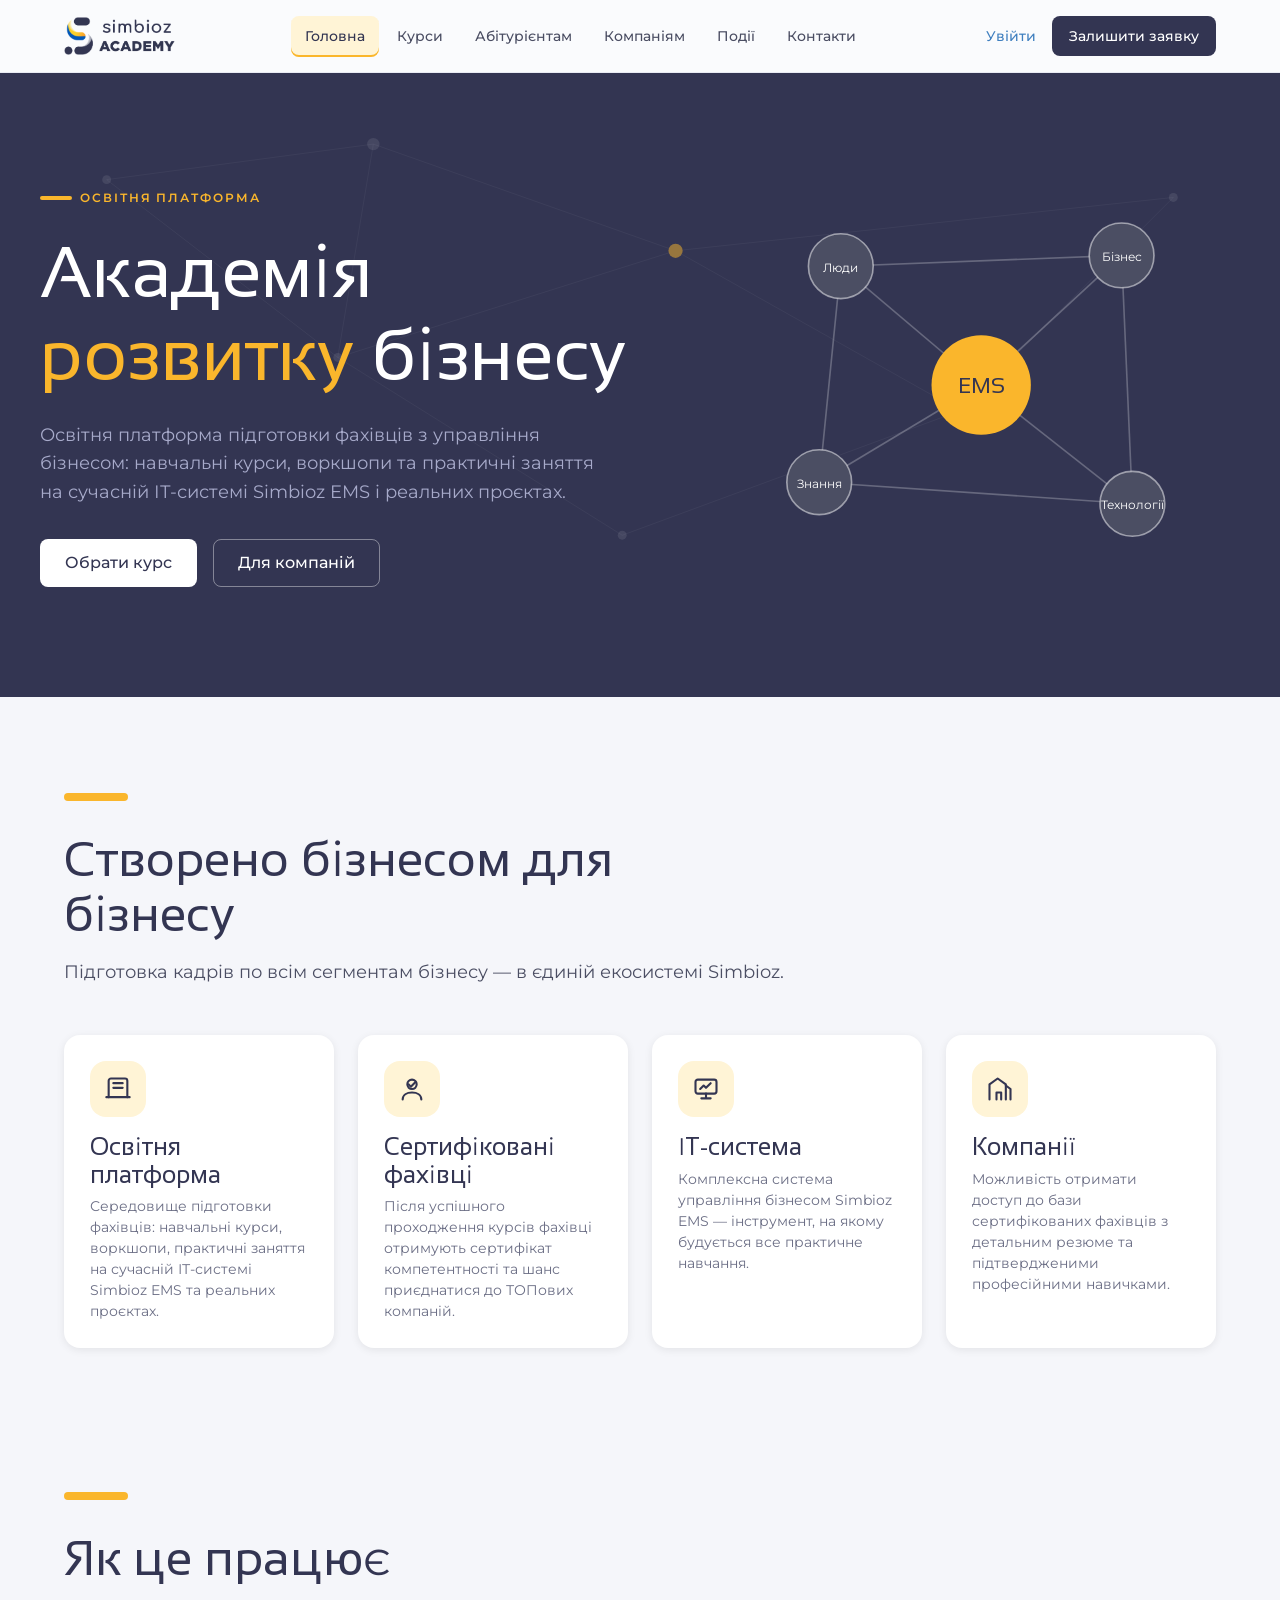
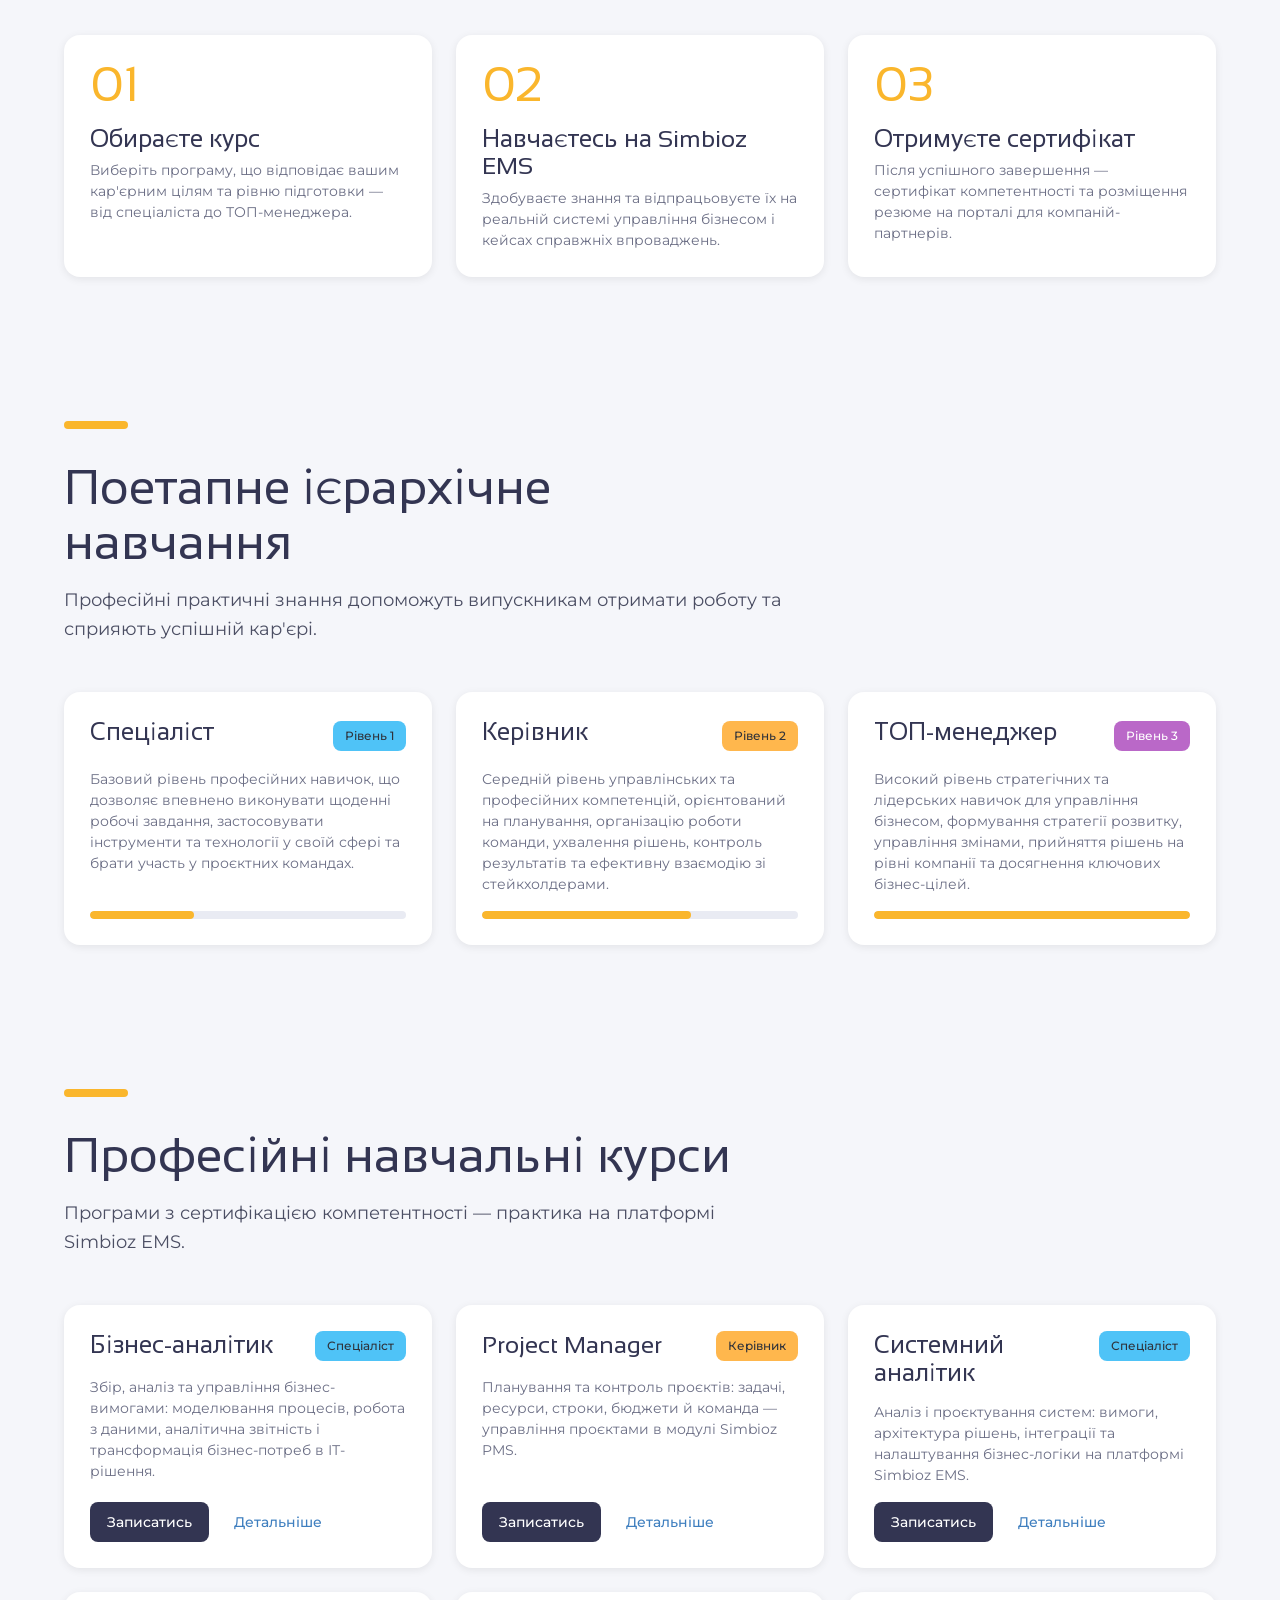
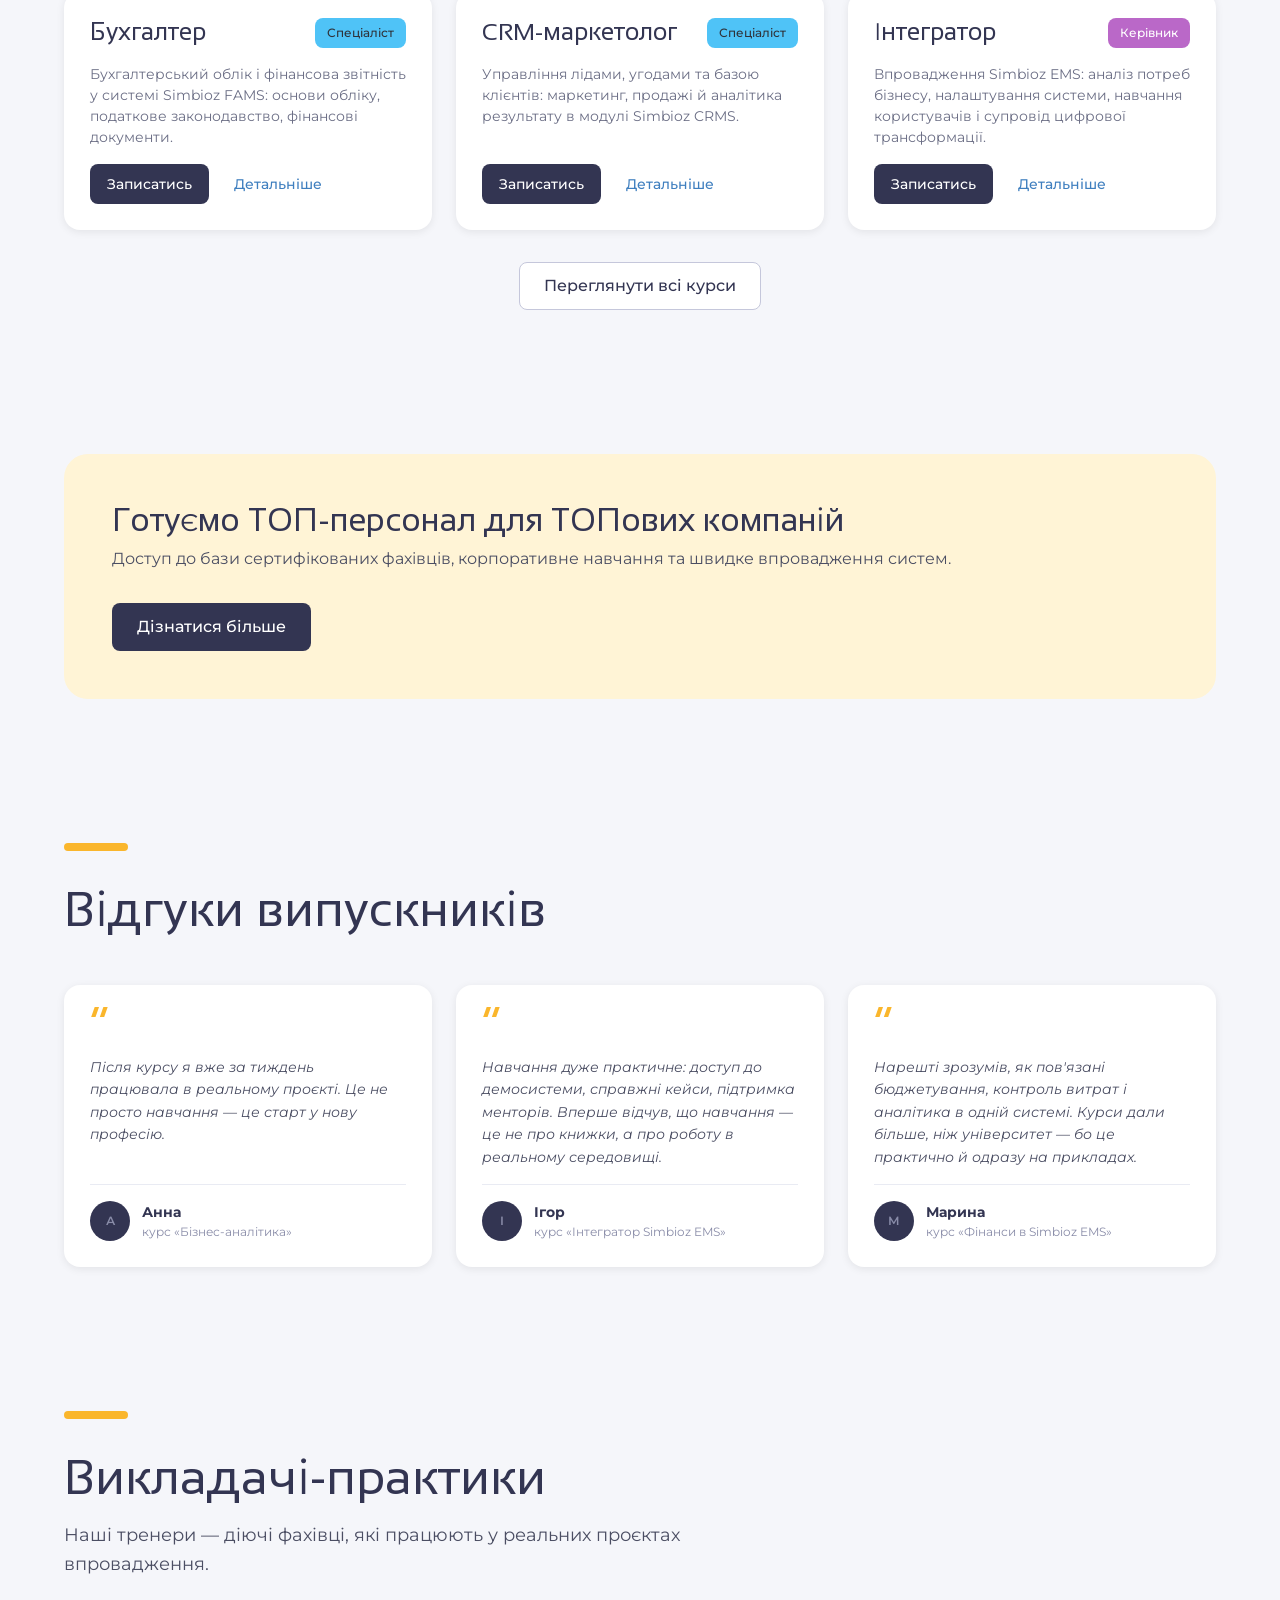
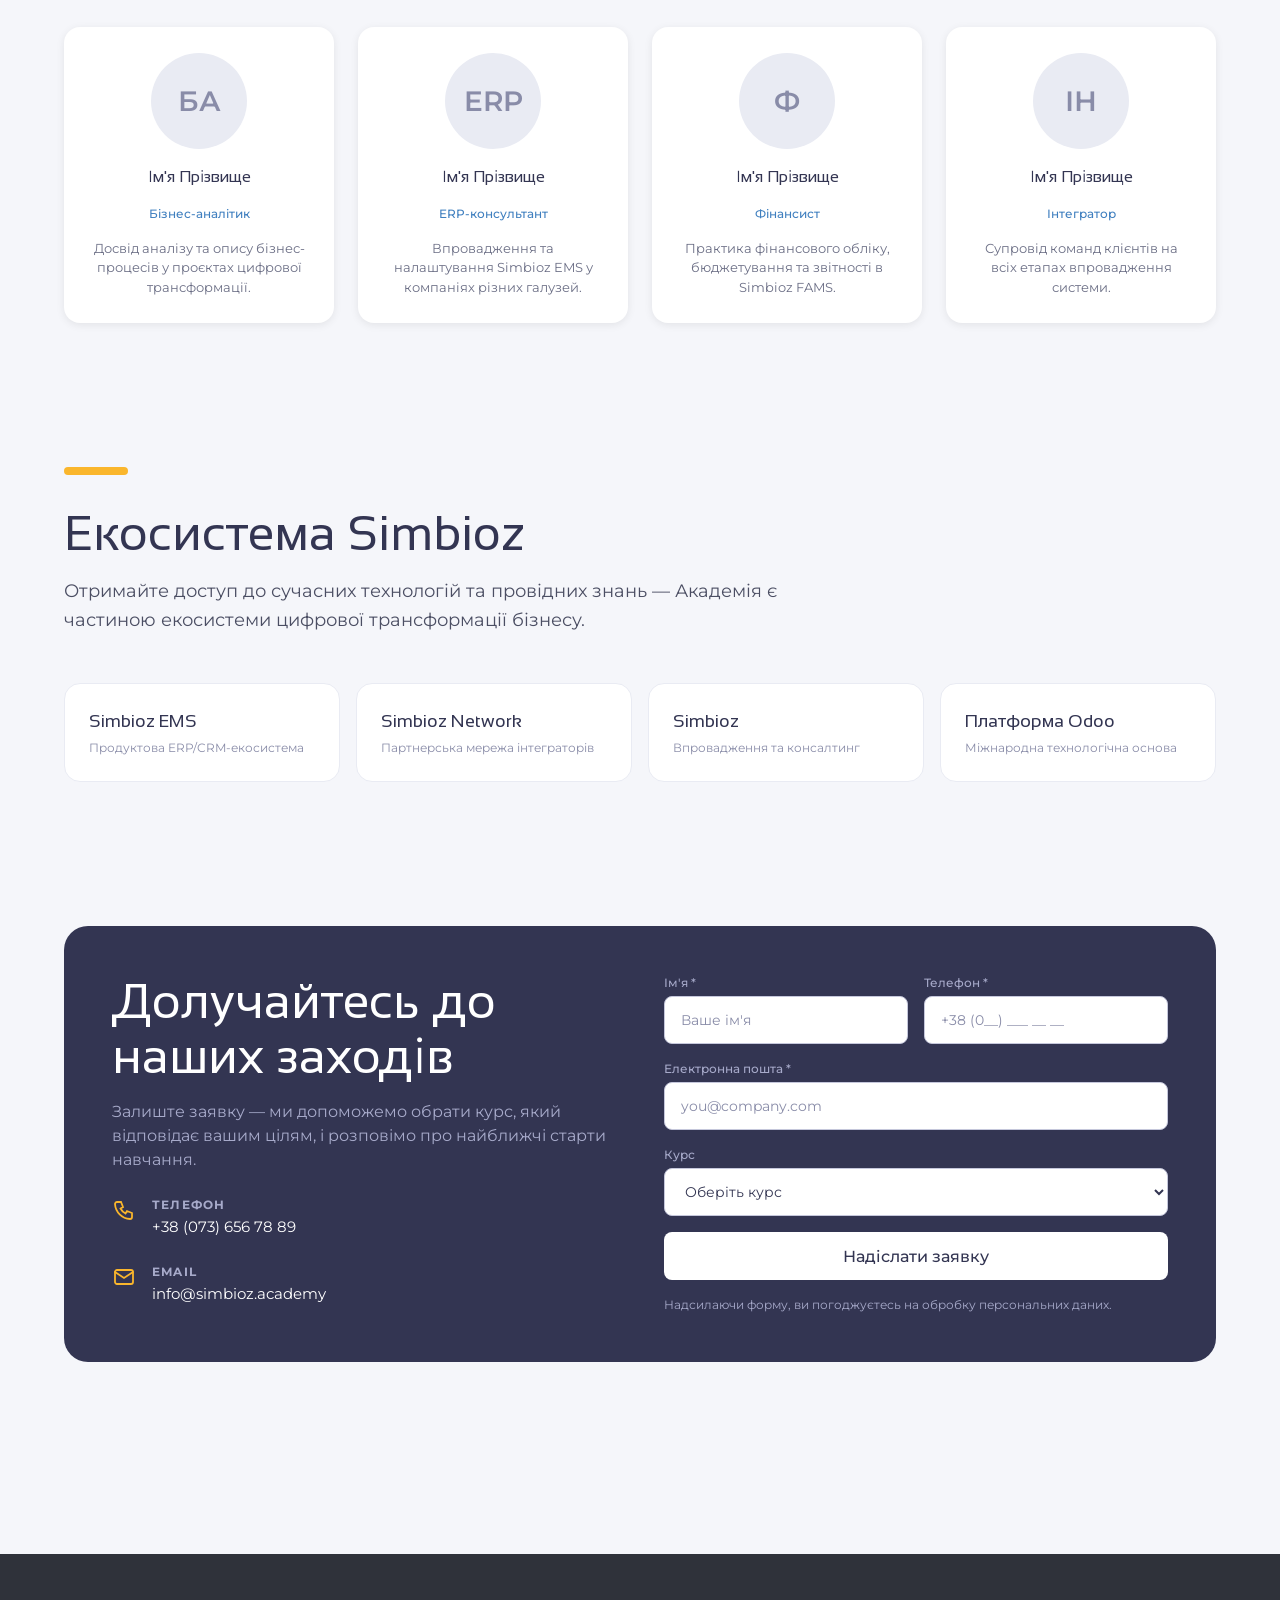
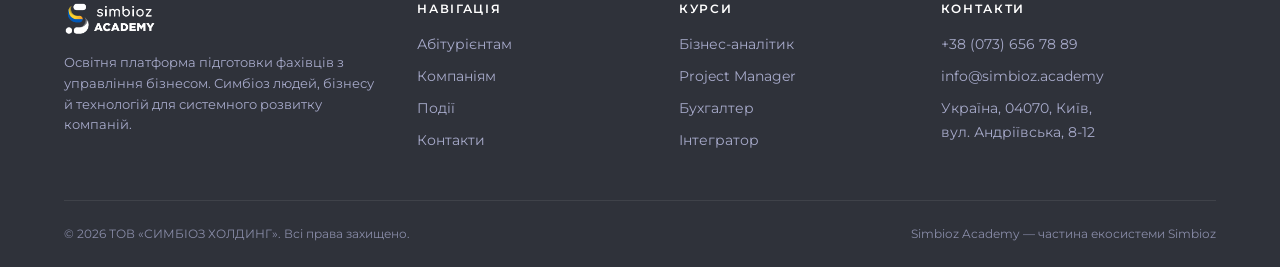
==== site/index.html @ 838b15a2 "2" ====
<!DOCTYPE html>
<html lang="uk">
<head>
  <meta charset="UTF-8">
  <meta name="viewport" content="width=device-width, initial-scale=1.0">
  <title>Simbioz Academy — освітня платформа підготовки фахівців з управління бізнесом</title>
  <meta name="description" content="Simbioz Academy — навчальні курси, воркшопи та практика на сучасній ІТ-системі Simbioz EMS. Сертифіковані фахівці для бізнесу.">
  <link rel="icon" type="image/png" href="img/favicon.png">
  <link rel="preconnect" href="https://fonts.googleapis.com">
  <link rel="preconnect" href="https://fonts.gstatic.com" crossorigin>
  <link href="https://fonts.googleapis.com/css2?family=Sansation:wght@400;700&family=Montserrat:wght@400;500;600&display=swap" rel="stylesheet">
  <link rel="stylesheet" href="css/style.css">
</head>
<body>

<header class="header">
  <div class="container header__inner">
    <a class="logo" href="index.html" aria-label="Simbioz Academy — головна">
      <img class="logo__img" src="img/logo_S_Academy.png" alt="Simbioz Academy">
    </a>
    <nav class="nav" aria-label="Основна навігація">
      <a href="index.html" class="is-active">Головна</a>
      <a href="courses.html">Курси</a>
      <a href="abiturient.html">Абітурієнтам</a>
      <a href="company.html">Компаніям</a>
      <a href="events.html">Події</a>
      <a href="contacts.html">Контакти</a>
    </nav>
    <div class="header__actions">
      <a class="header__login" href="https://simbioz.academy/web/login">Увійти</a>
      <a class="btn btn--primary btn--md" href="contacts.html#form">Залишити заявку</a>
      <button class="burger" aria-label="Меню" aria-expanded="false">
        <svg viewBox="0 0 24 24" fill="none" stroke-width="2" stroke-linecap="round"><path d="M4 7h16M4 12h16M4 17h16"/></svg>
      </button>
    </div>
  </div>
</header>

<main>

  <!-- HERO -->
  <section class="hero">
    <svg class="hero__bg" viewBox="0 0 1440 600" preserveAspectRatio="xMidYMid slice" aria-hidden="true">
      <g stroke="rgba(255,255,255,0.10)" stroke-width="1">
        <line x1="120" y1="120" x2="420" y2="80"/><line x1="420" y1="80" x2="380" y2="320"/>
        <line x1="120" y1="120" x2="380" y2="320"/><line x1="380" y1="320" x2="760" y2="200"/>
        <line x1="760" y1="200" x2="420" y2="80"/><line x1="760" y1="200" x2="1080" y2="380"/>
        <line x1="1080" y1="380" x2="1320" y2="140"/><line x1="760" y1="200" x2="1320" y2="140"/>
        <line x1="380" y1="320" x2="700" y2="520"/><line x1="700" y1="520" x2="1080" y2="380"/>
      </g>
      <g fill="rgba(255,255,255,0.18)">
        <circle cx="120" cy="120" r="5"/><circle cx="420" cy="80" r="7"/><circle cx="380" cy="320" r="5"/>
        <circle cx="1080" cy="380" r="7"/><circle cx="1320" cy="140" r="5"/><circle cx="700" cy="520" r="5"/>
      </g>
      <circle cx="760" cy="200" r="8" fill="#FAB62C"/>
    </svg>
    <div class="container hero__inner">
      <div>
        <span class="hero__kicker">Освітня платформа</span>
        <h1 class="h1">Академія <em>розвитку</em> бізнесу</h1>
        <p class="hero__text">Освітня платформа підготовки фахівців з управління бізнесом: навчальні курси, воркшопи та практичні заняття на сучасній ІТ-системі Simbioz EMS і реальних проєктах.</p>
        <div class="hero__cta">
          <a class="btn btn--light" href="courses.html">Обрати курс</a>
          <a class="btn btn--ghost" href="company.html">Для компаній</a>
        </div>
      </div>
      <div class="hero__art">
        <svg viewBox="0 0 480 400" fill="none" aria-hidden="true">
          <g stroke="rgba(255,255,255,0.25)" stroke-width="1.5">
            <line x1="240" y1="200" x2="110" y2="90"/><line x1="240" y1="200" x2="370" y2="80"/>
            <line x1="240" y1="200" x2="90" y2="290"/><line x1="240" y1="200" x2="380" y2="310"/>
            <line x1="110" y1="90" x2="370" y2="80"/><line x1="90" y1="290" x2="380" y2="310"/>
            <line x1="110" y1="90" x2="90" y2="290"/><line x1="370" y1="80" x2="380" y2="310"/>
          </g>
          <circle cx="240" cy="200" r="46" fill="#FAB62C"/>
          <text x="240" y="207" text-anchor="middle" font-family="Sansation, sans-serif" font-size="20" fill="#333552">EMS</text>
          <g fill="#4B4E63" stroke="rgba(255,255,255,0.5)" stroke-width="1.5">
            <circle cx="110" cy="90" r="30"/><circle cx="370" cy="80" r="30"/>
            <circle cx="90" cy="290" r="30"/><circle cx="380" cy="310" r="30"/>
          </g>
          <text x="110" y="95" text-anchor="middle" font-family="Montserrat, sans-serif" font-size="11" fill="#fff">Люди</text>
          <text x="370" y="85" text-anchor="middle" font-family="Montserrat, sans-serif" font-size="11" fill="#fff">Бізнес</text>
          <text x="90" y="295" text-anchor="middle" font-family="Montserrat, sans-serif" font-size="11" fill="#fff">Знання</text>
          <text x="380" y="315" text-anchor="middle" font-family="Montserrat, sans-serif" font-size="11" fill="#fff">Технології</text>
        </svg>
      </div>
    </div>
  </section>

  <!-- FEATURES -->
  <section class="section">
    <div class="container">
      <div class="section-head reveal">
        <span class="accent-line"></span>
        <h2 class="h2">Створено бізнесом для бізнесу</h2>
        <p class="lead">Підготовка кадрів по всім сегментам бізнесу — в єдиній екосистемі Simbioz.</p>
      </div>
      <div class="grid grid-4">
        <article class="card reveal">
          <div class="card__icon"><svg viewBox="0 0 24 24" fill="none" stroke-width="1.8" stroke-linecap="round" stroke-linejoin="round"><path d="M4 19V5a2 2 0 0 1 2-2h12a2 2 0 0 1 2 2v14"/><path d="M2 19h20"/><path d="M8 7h8M8 11h8"/></svg></div>
          <h3 class="h4">Освітня платформа</h3>
          <p>Середовище підготовки фахівців: навчальні курси, воркшопи, практичні заняття на сучасній ІТ-системі Simbioz EMS та реальних проєктах.</p>
        </article>
        <article class="card reveal">
          <div class="card__icon"><svg viewBox="0 0 24 24" fill="none" stroke-width="1.8" stroke-linecap="round" stroke-linejoin="round"><circle cx="12" cy="8" r="4"/><path d="M4 21c0-4 3.6-6 8-6s8 2 8 6"/><path d="M9 8l2 2 4-4"/></svg></div>
          <h3 class="h4">Сертифіковані фахівці</h3>
          <p>Після успішного проходження курсів фахівці отримують сертифікат компетентності та шанс приєднатися до ТОПових компаній.</p>
        </article>
        <article class="card reveal">
          <div class="card__icon"><svg viewBox="0 0 24 24" fill="none" stroke-width="1.8" stroke-linecap="round" stroke-linejoin="round"><rect x="3" y="4" width="18" height="12" rx="2"/><path d="M8 20h8M12 16v4"/><path d="M7 12l3-3 2 2 4-4"/></svg></div>
          <h3 class="h4">ІТ-система</h3>
          <p>Комплексна система управління бізнесом Simbioz EMS — інструмент, на якому будується все практичне навчання.</p>
        </article>
        <article class="card reveal">
          <div class="card__icon"><svg viewBox="0 0 24 24" fill="none" stroke-width="1.8" stroke-linecap="round" stroke-linejoin="round"><path d="M3 21V8l7-5 7 5v13"/><path d="M21 21V12l-4-3"/><path d="M9 21v-6h4v6"/></svg></div>
          <h3 class="h4">Компанії</h3>
          <p>Можливість отримати доступ до бази сертифікованих фахівців з детальним резюме та підтвердженими професійними навичками.</p>
        </article>
      </div>
    </div>
  </section>

  <!-- HOW IT WORKS -->
  <section class="section section--tight">
    <div class="container">
      <div class="section-head reveal">
        <span class="accent-line"></span>
        <h2 class="h2">Як це працює</h2>
      </div>
      <div class="grid grid-3">
        <article class="card step reveal">
          <div class="step__num">01</div>
          <h3 class="h4">Обираєте курс</h3>
          <p>Виберіть програму, що відповідає вашим кар'єрним цілям та рівню підготовки — від спеціаліста до ТОП-менеджера.</p>
        </article>
        <article class="card step reveal">
          <div class="step__num">02</div>
          <h3 class="h4">Навчаєтесь на Simbioz EMS</h3>
          <p>Здобуваєте знання та відпрацьовуєте їх на реальній системі управління бізнесом і кейсах справжніх впроваджень.</p>
        </article>
        <article class="card step reveal">
          <div class="step__num">03</div>
          <h3 class="h4">Отримуєте сертифікат</h3>
          <p>Після успішного завершення — сертифікат компетентності та розміщення резюме на порталі для компаній-партнерів.</p>
        </article>
      </div>
    </div>
  </section>

  <!-- LEVELS -->
  <section class="section">
    <div class="container">
      <div class="section-head reveal">
        <span class="accent-line"></span>
        <h2 class="h2">Поетапне ієрархічне навчання</h2>
        <p class="lead">Професійні практичні знання допоможуть випускникам отримати роботу та сприяють успішній кар'єрі.</p>
      </div>
      <div class="grid grid-3">
        <article class="card level-card reveal">
          <div class="level-card__top">
            <h3 class="h4">Спеціаліст</h3>
            <span class="badge badge--sky">Рівень 1</span>
          </div>
          <p>Базовий рівень професійних навичок, що дозволяє впевнено виконувати щоденні робочі завдання, застосовувати інструменти та технології у своїй сфері та брати участь у проєктних командах.</p>
          <div class="progress" role="img" aria-label="Рівень 1 з 3"><div class="progress__fill" style="width:33%"></div></div>
        </article>
        <article class="card level-card reveal">
          <div class="level-card__top">
            <h3 class="h4">Керівник</h3>
            <span class="badge badge--orange">Рівень 2</span>
          </div>
          <p>Середній рівень управлінських та професійних компетенцій, орієнтований на планування, організацію роботи команди, ухвалення рішень, контроль результатів та ефективну взаємодію зі стейкхолдерами.</p>
          <div class="progress" role="img" aria-label="Рівень 2 з 3"><div class="progress__fill" style="width:66%"></div></div>
        </article>
        <article class="card level-card reveal">
          <div class="level-card__top">
            <h3 class="h4">ТОП-менеджер</h3>
            <span class="badge badge--purple">Рівень 3</span>
          </div>
          <p>Високий рівень стратегічних та лідерських навичок для управління бізнесом, формування стратегії розвитку, управління змінами, прийняття рішень на рівні компанії та досягнення ключових бізнес-цілей.</p>
          <div class="progress" role="img" aria-label="Рівень 3 з 3"><div class="progress__fill" style="width:100%"></div></div>
        </article>
      </div>
    </div>
  </section>

  <!-- COURSES -->
  <section class="section section--tight">
    <div class="container">
      <div class="section-head reveal">
        <span class="accent-line"></span>
        <h2 class="h2">Професійні навчальні курси</h2>
        <p class="lead">Програми з сертифікацією компетентності — практика на платформі Simbioz EMS.</p>
      </div>
      <div class="grid grid-3">
        <article class="card course-card reveal">
          <div class="course-card__head"><h3 class="h4">Бізнес-аналітик</h3><span class="badge badge--sky">Спеціаліст</span></div>
          <p>Збір, аналіз та управління бізнес-вимогами: моделювання процесів, робота з даними, аналітична звітність і трансформація бізнес-потреб в ІТ-рішення.</p>
          <div class="course-card__actions"><a class="btn btn--primary btn--md" href="contacts.html?course=business-analyst#form">Записатись</a><a class="btn btn--tertiary btn--md" href="courses.html">Детальніше</a></div>
        </article>
        <article class="card course-card reveal">
          <div class="course-card__head"><h3 class="h4">Project Manager</h3><span class="badge badge--orange">Керівник</span></div>
          <p>Планування та контроль проєктів: задачі, ресурси, строки, бюджети й команда — управління проєктами в модулі Simbioz PMS.</p>
          <div class="course-card__actions"><a class="btn btn--primary btn--md" href="contacts.html?course=project-manager#form">Записатись</a><a class="btn btn--tertiary btn--md" href="courses.html">Детальніше</a></div>
        </article>
        <article class="card course-card reveal">
          <div class="course-card__head"><h3 class="h4">Системний аналітик</h3><span class="badge badge--sky">Спеціаліст</span></div>
          <p>Аналіз і проєктування систем: вимоги, архітектура рішень, інтеграції та налаштування бізнес-логіки на платформі Simbioz EMS.</p>
          <div class="course-card__actions"><a class="btn btn--primary btn--md" href="contacts.html?course=system-analyst#form">Записатись</a><a class="btn btn--tertiary btn--md" href="courses.html">Детальніше</a></div>
        </article>
        <article class="card course-card reveal">
          <div class="course-card__head"><h3 class="h4">Бухгалтер</h3><span class="badge badge--sky">Спеціаліст</span></div>
          <p>Бухгалтерський облік і фінансова звітність у системі Simbioz FAMS: основи обліку, податкове законодавство, фінансові документи.</p>
          <div class="course-card__actions"><a class="btn btn--primary btn--md" href="contacts.html?course=accountant#form">Записатись</a><a class="btn btn--tertiary btn--md" href="courses.html">Детальніше</a></div>
        </article>
        <article class="card course-card reveal">
          <div class="course-card__head"><h3 class="h4">CRM-маркетолог</h3><span class="badge badge--sky">Спеціаліст</span></div>
          <p>Управління лідами, угодами та базою клієнтів: маркетинг, продажі й аналітика результату в модулі Simbioz CRMS.</p>
          <div class="course-card__actions"><a class="btn btn--primary btn--md" href="contacts.html?course=crm-marketer#form">Записатись</a><a class="btn btn--tertiary btn--md" href="courses.html">Детальніше</a></div>
        </article>
        <article class="card course-card reveal">
          <div class="course-card__head"><h3 class="h4">Інтегратор</h3><span class="badge badge--purple">Керівник</span></div>
          <p>Впровадження Simbioz EMS: аналіз потреб бізнесу, налаштування системи, навчання користувачів і супровід цифрової трансформації.</p>
          <div class="course-card__actions"><a class="btn btn--primary btn--md" href="contacts.html?course=integrator#form">Записатись</a><a class="btn btn--tertiary btn--md" href="courses.html">Детальніше</a></div>
        </article>
      </div>
      <div style="text-align:center; margin-top: var(--sp-xl);" class="reveal">
        <a class="btn btn--secondary" href="courses.html">Переглянути всі курси</a>
      </div>
    </div>
  </section>

  <!-- B2B TEASER -->
  <section class="section">
    <div class="container">
      <div class="band reveal">
        <div>
          <h2 class="h3">Готуємо ТОП-персонал для ТОПових компаній</h2>
          <p>Доступ до бази сертифікованих фахівців, корпоративне навчання та швидке впровадження систем.</p>
        </div>
        <a class="btn btn--primary" href="company.html">Дізнатися більше</a>
      </div>
    </div>
  </section>

  <!-- TESTIMONIALS -->
  <section class="section section--tight">
    <div class="container">
      <div class="section-head reveal">
        <span class="accent-line"></span>
        <h2 class="h2">Відгуки випускників</h2>
      </div>
      <div class="grid grid-3">
        <article class="card quote-card reveal">
          <span class="quote-card__mark">“</span>
          <blockquote>Після курсу я вже за тиждень працювала в реальному проєкті. Це не просто навчання — це старт у нову професію.</blockquote>
          <div class="quote-card__person">
            <span class="avatar">А</span>
            <span><b>Анна</b><span>курс «Бізнес-аналітика»</span></span>
          </div>
        </article>
        <article class="card quote-card reveal">
          <span class="quote-card__mark">“</span>
          <blockquote>Навчання дуже практичне: доступ до демосистеми, справжні кейси, підтримка менторів. Вперше відчув, що навчання — це не про книжки, а про роботу в реальному середовищі.</blockquote>
          <div class="quote-card__person">
            <span class="avatar">І</span>
            <span><b>Ігор</b><span>курс «Інтегратор Simbioz EMS»</span></span>
          </div>
        </article>
        <article class="card quote-card reveal">
          <span class="quote-card__mark">“</span>
          <blockquote>Нарешті зрозумів, як пов'язані бюджетування, контроль витрат і аналітика в одній системі. Курси дали більше, ніж університет — бо це практично й одразу на прикладах.</blockquote>
          <div class="quote-card__person">
            <span class="avatar">М</span>
            <span><b>Марина</b><span>курс «Фінанси в Simbioz EMS»</span></span>
          </div>
        </article>
      </div>
    </div>
  </section>

  <!-- TEACHERS -->
  <section class="section">
    <div class="container">
      <div class="section-head reveal">
        <span class="accent-line"></span>
        <h2 class="h2">Викладачі-практики</h2>
        <p class="lead">Наші тренери — діючі фахівці, які працюють у реальних проєктах впровадження.</p>
      </div>
      <div class="grid grid-4">
        <!-- TODO: замінити плейсхолдери на реальні фото, імена та посади викладачів -->
        <article class="card team-card reveal">
          <span class="avatar avatar--lg">БА</span>
          <b>Ім'я Прізвище</b>
          <span class="role">Бізнес-аналітик</span>
          <p>Досвід аналізу та опису бізнес-процесів у проєктах цифрової трансформації.</p>
        </article>
        <article class="card team-card reveal">
          <span class="avatar avatar--lg">ERP</span>
          <b>Ім'я Прізвище</b>
          <span class="role">ERP-консультант</span>
          <p>Впровадження та налаштування Simbioz EMS у компаніях різних галузей.</p>
        </article>
        <article class="card team-card reveal">
          <span class="avatar avatar--lg">Ф</span>
          <b>Ім'я Прізвище</b>
          <span class="role">Фінансист</span>
          <p>Практика фінансового обліку, бюджетування та звітності в Simbioz FAMS.</p>
        </article>
        <article class="card team-card reveal">
          <span class="avatar avatar--lg">ІН</span>
          <b>Ім'я Прізвище</b>
          <span class="role">Інтегратор</span>
          <p>Супровід команд клієнтів на всіх етапах впровадження системи.</p>
        </article>
      </div>
    </div>
  </section>

  <!-- PARTNERS / ECOSYSTEM -->
  <section class="section section--tight">
    <div class="container">
      <div class="section-head reveal">
        <span class="accent-line"></span>
        <h2 class="h2">Екосистема Simbioz</h2>
        <p class="lead">Отримайте доступ до сучасних технологій та провідних знань — Академія є частиною екосистеми цифрової трансформації бізнесу.</p>
      </div>
      <div class="partners reveal">
        <div class="partner"><b>Simbioz EMS</b><span>Продуктова ERP/CRM-екосистема</span></div>
        <div class="partner"><b>Simbioz Network</b><span>Партнерська мережа інтеграторів</span></div>
        <div class="partner"><b>Simbioz</b><span>Впровадження та консалтинг</span></div>
        <div class="partner"><b>Платформа Odoo</b><span>Міжнародна технологічна основа</span></div>
      </div>
    </div>
  </section>

  <!-- CTA + FORM -->
  <section class="section" id="apply">
    <div class="container">
      <div class="cta reveal">
        <div>
          <h2 class="h2">Долучайтесь до наших заходів</h2>
          <p style="margin-bottom: var(--sp-lg);">Залиште заявку — ми допоможемо обрати курс, який відповідає вашим цілям, і розповімо про найближчі старти навчання.</p>
          <div class="contact-info">
            <div class="contact-info__item">
              <svg viewBox="0 0 24 24" fill="none" stroke-width="1.8" stroke-linecap="round"><path d="M5 4h4l2 5-2.5 1.5a12 12 0 0 0 5 5L15 13l5 2v4a2 2 0 0 1-2 2A16 16 0 0 1 3 6a2 2 0 0 1 2-2z"/></svg>
              <span><b>Телефон</b><a href="tel:+380736567889">+38 (073) 656 78 89</a></span>
            </div>
            <div class="contact-info__item">
              <svg viewBox="0 0 24 24" fill="none" stroke-width="1.8" stroke-linecap="round"><rect x="3" y="5" width="18" height="14" rx="2"/><path d="M3 7l9 6 9-6"/></svg>
              <span><b>Email</b><a href="mailto:info@simbioz.academy">info@simbioz.academy</a></span>
            </div>
          </div>
        </div>
        <form class="form js-form" novalidate>
          <div class="form__row">
            <div class="field"><label for="f-name">Ім'я *</label><input id="f-name" name="name" type="text" placeholder="Ваше ім'я" required></div>
            <div class="field"><label for="f-phone">Телефон *</label><input id="f-phone" name="phone" type="tel" placeholder="+38 (0__) ___ __ __" required></div>
          </div>
          <div class="field"><label for="f-email">Електронна пошта *</label><input id="f-email" name="email" type="email" placeholder="you@company.com" required></div>
          <div class="field">
            <label for="f-course">Курс</label>
            <select id="f-course" name="course">
              <option value="">Оберіть курс</option>
              <option value="business-analyst">Бізнес-аналітик</option>
              <option value="project-manager">Project Manager</option>
              <option value="system-analyst">Системний аналітик</option>
              <option value="accountant">Бухгалтер</option>
              <option value="crm-marketer">CRM-маркетолог</option>
              <option value="integrator">Інтегратор</option>
            </select>
          </div>
          <button class="btn btn--light" type="submit">Надіслати заявку</button>
          <p class="form__note">Надсилаючи форму, ви погоджуєтесь на обробку персональних даних.</p>
          <div class="form-success" role="status"><span><b>Дякуємо!</b> Вашу заявку отримано — ми зв'яжемось із вами найближчим часом.</span></div>
        </form>
      </div>
    </div>
  </section>

</main>

<footer class="footer">
  <div class="container">
    <div class="footer__grid">
      <div>
        <a class="logo" href="index.html" aria-label="Simbioz Academy — головна">
          <img class="logo__img" src="img/logo_footer.png" alt="Simbioz">
        </a>
        <p>Освітня платформа підготовки фахівців з управління бізнесом. Симбіоз людей, бізнесу й технологій для системного розвитку компаній.</p>
      </div>
      <div>
        <h5>Навігація</h5>
        <ul>
          <li><a href="abiturient.html">Абітурієнтам</a></li>
          <li><a href="company.html">Компаніям</a></li>
          <li><a href="events.html">Події</a></li>
          <li><a href="contacts.html">Контакти</a></li>
        </ul>
      </div>
      <div>
        <h5>Курси</h5>
        <ul>
          <li><a href="courses.html">Бізнес-аналітик</a></li>
          <li><a href="courses.html">Project Manager</a></li>
          <li><a href="courses.html">Бухгалтер</a></li>
          <li><a href="courses.html">Інтегратор</a></li>
        </ul>
      </div>
      <div>
        <h5>Контакти</h5>
        <ul>
          <li><a href="tel:+380736567889">+38 (073) 656 78 89</a></li>
          <li><a href="mailto:info@simbioz.academy">info@simbioz.academy</a></li>
          <li><span style="font-size:14px;">Україна, 04070, Київ,<br>вул. Андріївська, 8-12</span></li>
        </ul>
      </div>
    </div>
    <div class="footer__bottom">
      <span>© 2026 ТОВ «СИМБІОЗ ХОЛДИНГ». Всі права захищено.</span>
      <span>Simbioz Academy — частина екосистеми Simbioz</span>
    </div>
  </div>
</footer>

<script src="js/main.js"></script>
</body>
</html>
---- site/css/style.css ----
/* ============================================================
   SIMBIOZ ACADEMY — Design tokens per SIMBIOZ_UI_KIT.md
   ============================================================ */
:root {
  /* Primary palette */
  --brand-yellow: #FAB62C;
  --brand-navy: #333552;
  --graphite: #2F323A;

  /* Accent palette */
  --blue: #3F7FBF;
  --orange: #F47E2A;
  --orange-deep: #D9651F;
  --cream: #FFF4D6;

  /* Grayscale neutrals */
  --void: #333552;
  --midnight: #4B4E63;
  --twilight: #6B6E85;
  --dusk: #898CA8;
  --steel: #A7AACA;
  --slate: #C5C7DB;
  --stone: #DCDFE9;
  --haze: #E9EBF3;
  --cloud: #F5F6FA;
  --mist: #FAFBFD;

  /* Semantic */
  --success: #4CAF50;
  --warning: #FF9800;
  --error: #F44336;
  --info: #2196F3;

  /* Badge colors */
  --badge-green: #66BB6A;
  --badge-purple: #BA68C8;
  --badge-orange: #FFB74D;
  --badge-sky: #4FC3F7;

  /* Spacing — 8px grid */
  --sp-xs: 4px;
  --sp-sm: 8px;
  --sp-md: 16px;
  --sp-lg: 24px;
  --sp-xl: 32px;
  --sp-2xl: 48px;
  --sp-3xl: 96px;

  /* Radius */
  --r-sm: 8px;
  --r-md: 16px;
  --r-lg: 24px;
  --r-pill: 28px;

  --shadow: 0 2px 8px rgba(0, 0, 0, 0.08);
  --shadow-hover: 0 8px 24px rgba(51, 53, 82, 0.14);

  --font-head: "Sansation", "Montserrat", sans-serif;
  --font-body: "Montserrat", sans-serif;

  --container: 1200px;
}

/* ---------- Reset ---------- */
*, *::before, *::after { box-sizing: border-box; margin: 0; padding: 0; }
html { scroll-behavior: smooth; }
body {
  font-family: var(--font-body);
  font-size: 16px;
  line-height: 1.5;
  color: var(--void);
  background: var(--cloud);
  -webkit-font-smoothing: antialiased;
}
img, svg { display: block; max-width: 100%; }
a { color: var(--blue); text-decoration: none; }
a:hover { color: var(--orange-deep); }
ul { list-style: none; }
button { font-family: inherit; cursor: pointer; }

/* ---------- Typography ---------- */
h1, h2, h3, h4, h5 { font-family: var(--font-head); font-weight: 400; line-height: 1.15; color: var(--void); }
.h1 { font-size: clamp(40px, 6vw, 72px); }
.h2 { font-size: clamp(32px, 4.5vw, 48px); }
.h3 { font-size: clamp(24px, 3vw, 32px); }
.h4 { font-size: 24px; }
.h5 { font-size: 16px; }
.lead { font-size: 18px; line-height: 1.6; color: var(--midnight); }
.text-secondary { color: var(--twilight); }
.caption { font-size: 12px; line-height: 1.4; color: var(--dusk); }

.accent-line {
  display: inline-block;
  width: 64px; height: 8px;
  border-radius: 4px;
  background: var(--brand-yellow);
  margin-bottom: var(--sp-lg);
}

/* ---------- Layout ---------- */
.container { max-width: var(--container); margin: 0 auto; padding: 0 var(--sp-lg); }
.section { padding: var(--sp-3xl) 0; }
.section--tight { padding: var(--sp-2xl) 0; }
.section-head { max-width: 720px; margin-bottom: var(--sp-2xl); }
.section-head .h2 { margin-bottom: var(--sp-md); }

.grid { display: grid; gap: var(--sp-lg); }
.grid-2 { grid-template-columns: repeat(2, 1fr); }
.grid-3 { grid-template-columns: repeat(3, 1fr); }
.grid-4 { grid-template-columns: repeat(4, 1fr); }
@media (max-width: 960px) {
  .grid-3, .grid-4 { grid-template-columns: repeat(2, 1fr); }
}
@media (max-width: 640px) {
  .grid-2, .grid-3, .grid-4 { grid-template-columns: 1fr; }
  .section { padding: var(--sp-2xl) 0; }
}

/* ---------- Buttons ---------- */
.btn {
  display: inline-flex; align-items: center; justify-content: center;
  gap: var(--sp-sm);
  height: 48px; padding: 0 var(--sp-lg);
  border-radius: var(--r-sm);
  font-family: var(--font-body); font-size: 16px; font-weight: 500;
  border: 1px solid transparent;
  transition: background 0.2s, color 0.2s, border-color 0.2s, transform 0.15s;
  white-space: nowrap;
}
.btn:active { transform: translateY(1px); }
.btn--md { height: 40px; padding: 0 var(--sp-md); font-size: 14px; }
.btn--sm { height: 32px; padding: 0 12px; font-size: 12px; }

.btn--primary { background: var(--brand-navy); color: #fff; }
.btn--primary:hover { background: var(--graphite); color: #fff; }

.btn--secondary { background: #fff; color: var(--brand-navy); border-color: var(--slate); }
.btn--secondary:hover { border-color: var(--orange); color: var(--brand-navy); }

.btn--tertiary { background: transparent; color: var(--blue); padding: 0 var(--sp-sm); }
.btn--tertiary:hover { color: var(--orange-deep); }

/* on dark backgrounds */
.btn--light { background: #fff; color: var(--brand-navy); }
.btn--light:hover { background: var(--cream); color: var(--brand-navy); }
.btn--ghost { background: transparent; color: #fff; border-color: rgba(255, 255, 255, 0.4); }
.btn--ghost:hover { border-color: var(--brand-yellow); color: var(--brand-yellow); }

/* ---------- Header ---------- */
.header {
  position: sticky; top: 0; z-index: 100;
  background: rgba(250, 251, 253, 0.92);
  backdrop-filter: blur(12px);
  border-bottom: 1px solid var(--haze);
}
.header__inner {
  display: flex; align-items: center; justify-content: space-between;
  height: 72px; gap: var(--sp-lg);
}
.logo { display: flex; align-items: center; gap: 10px; color: var(--void); }
.logo:hover { color: var(--void); }
.logo__img { display: block; height: 38px; width: auto; flex: none; }
.logo__sub { font-family: var(--font-body); font-size: 11px; font-weight: 600; letter-spacing: 0.18em; text-transform: uppercase; color: var(--twilight); }

.nav { display: flex; align-items: center; gap: var(--sp-xs); }
.nav a {
  padding: 10px 14px; border-radius: var(--r-sm);
  font-size: 14px; font-weight: 500; color: var(--midnight);
}
.nav a:hover { background: var(--cream); color: var(--void); }
.nav a.is-active { background: var(--cream); color: var(--void); box-shadow: inset 0 -2px 0 var(--brand-yellow); }

.header__actions { display: flex; align-items: center; gap: var(--sp-md); }
.header__login { font-size: 14px; font-weight: 500; }

.burger {
  display: none; background: none; border: 0;
  width: 44px; height: 44px; border-radius: var(--r-sm);
  align-items: center; justify-content: center;
}
.burger svg { width: 24px; height: 24px; stroke: var(--void); }
.burger:hover { background: var(--haze); }

@media (max-width: 1020px) {
  .nav {
    display: none;
    position: absolute; top: 72px; left: 0; right: 0;
    flex-direction: column; align-items: stretch;
    background: var(--mist); border-bottom: 1px solid var(--haze);
    padding: var(--sp-md) var(--sp-lg) var(--sp-lg);
    box-shadow: var(--shadow);
  }
  .nav.is-open { display: flex; }
  .header__login { display: none; }
  .burger { display: inline-flex; }
}
@media (max-width: 640px) {
  .header__actions .btn { display: none; }
}

/* ---------- Hero (dark) ---------- */
.hero {
  position: relative;
  background: var(--brand-navy);
  color: #fff;
  overflow: hidden;
}
.hero__bg { position: absolute; inset: 0; opacity: 0.5; pointer-events: none; }
.hero__inner {
  position: relative;
  display: grid; grid-template-columns: 1.1fr 0.9fr;
  gap: var(--sp-2xl); align-items: center;
  padding: var(--sp-3xl) 0;
}
.hero--compact .hero__inner { grid-template-columns: 1fr; padding: var(--sp-2xl) 0 var(--sp-3xl); }
.hero__kicker {
  display: inline-flex; align-items: center; gap: var(--sp-sm);
  font-size: 12px; font-weight: 600; letter-spacing: 0.16em; text-transform: uppercase;
  color: var(--brand-yellow);
  margin-bottom: var(--sp-lg);
}
.hero__kicker::before { content: ""; width: 32px; height: 4px; border-radius: 2px; background: var(--brand-yellow); }
.hero h1 { color: #fff; margin-bottom: var(--sp-lg); }
.hero h1 em { font-style: normal; color: var(--brand-yellow); }
.hero__text { font-size: 18px; line-height: 1.6; color: var(--steel); max-width: 560px; margin-bottom: var(--sp-xl); }
.hero__cta { display: flex; flex-wrap: wrap; gap: var(--sp-md); }
.hero__art { position: relative; }
@media (max-width: 960px) {
  .hero__inner { grid-template-columns: 1fr; }
  .hero__art { display: none; }
}

/* ---------- Cards ---------- */
.card {
  background: #fff;
  border-radius: var(--r-md);
  padding: var(--sp-lg);
  box-shadow: var(--shadow);
  border: 2px solid transparent;
  transition: border-color 0.2s, box-shadow 0.2s, transform 0.2s;
}
.card:hover { border-color: var(--orange); box-shadow: var(--shadow-hover); transform: translateY(-2px); }
.card__icon {
  width: 56px; height: 56px; border-radius: var(--r-md);
  background: var(--cream);
  display: flex; align-items: center; justify-content: center;
  margin-bottom: var(--sp-md);
}
.card__icon svg { width: 28px; height: 28px; stroke: var(--brand-navy); }
.card .h4 { margin-bottom: var(--sp-sm); }
.card p { font-size: 14px; line-height: 1.5; color: var(--twilight); }

/* ---------- Badges ---------- */
.badge {
  display: inline-block;
  padding: 6px 12px;
  border-radius: var(--r-sm);
  font-size: 12px; font-weight: 500;
  color: var(--graphite);
}
.badge--green { background: var(--badge-green); color: #fff; }
.badge--purple { background: var(--badge-purple); color: #fff; }
.badge--orange { background: var(--badge-orange); }
.badge--sky { background: var(--badge-sky); }
.badge--cream { background: var(--cream); }

/* ---------- Steps (Як це працює) ---------- */
.step { position: relative; }
.step__num {
  font-family: var(--font-head);
  font-size: 48px; line-height: 1;
  color: var(--brand-yellow);
  margin-bottom: var(--sp-md);
}
.step .h4 { margin-bottom: var(--sp-sm); }
.step p { font-size: 14px; color: var(--twilight); }

/* ---------- Levels ---------- */
.level-card { display: flex; flex-direction: column; gap: var(--sp-md); }
.level-card__top { display: flex; align-items: center; justify-content: space-between; gap: var(--sp-sm); }
.level-card p { flex: 1; }
.progress {
  height: 8px; border-radius: 4px;
  background: var(--haze);
  overflow: hidden;
}
.progress__fill {
  height: 100%; border-radius: 4px;
  background: var(--brand-yellow);
  transition: width 0.6s ease;
}

/* ---------- Course cards ---------- */
.course-card { display: flex; flex-direction: column; gap: var(--sp-md); }
.course-card__head { display: flex; align-items: flex-start; justify-content: space-between; gap: var(--sp-sm); }
.course-card .h4 { margin-bottom: 0; }
.course-card p { flex: 1; }
.course-card__meta {
  display: flex; flex-wrap: wrap; gap: var(--sp-sm);
  padding-top: var(--sp-md);
  border-top: 1px solid var(--haze);
  font-size: 12px; color: var(--dusk);
}
.course-card__actions { display: flex; gap: var(--sp-md); align-items: center; }

/* ---------- Filter tabs ---------- */
.tabs { display: flex; flex-wrap: wrap; gap: var(--sp-sm); margin-bottom: var(--sp-xl); }
.tab {
  height: 40px; padding: 0 var(--sp-md);
  border: 1px solid var(--slate); border-radius: var(--r-sm);
  background: #fff; color: var(--twilight);
  font-size: 14px;
}
.tab:hover { border-color: var(--blue); color: var(--blue); }
.tab.is-active { background: var(--blue); border-color: var(--blue); color: #fff; font-weight: 500; }

/* ---------- Testimonials ---------- */
.quote-card { display: flex; flex-direction: column; gap: var(--sp-md); }
.quote-card__mark { font-family: var(--font-head); font-size: 48px; line-height: 0.6; color: var(--brand-yellow); }
.quote-card blockquote { font-size: 14px; line-height: 1.6; color: var(--midnight); font-style: italic; flex: 1; }
.quote-card__person { display: flex; align-items: center; gap: 12px; padding-top: var(--sp-md); border-top: 1px solid var(--haze); }
.avatar {
  width: 40px; height: 40px; border-radius: 50%;
  background: var(--brand-navy); color: #fff;
  display: flex; align-items: center; justify-content: center;
  font-size: 14px; font-weight: 600; flex: none;
}
.avatar--lg { width: 96px; height: 96px; font-size: 28px; }
.quote-card__person b { display: block; font-size: 14px; color: var(--void); }
.quote-card__person span { font-size: 12px; color: var(--dusk); }

/* ---------- Team ---------- */
.team-card { text-align: center; display: flex; flex-direction: column; align-items: center; gap: var(--sp-md); }
.team-card .avatar--lg { background: var(--haze); color: var(--dusk); }
.team-card b { font-family: var(--font-head); font-size: 16px; font-weight: 400; }
.team-card .role { font-size: 12px; color: var(--blue); font-weight: 500; }
.team-card p { font-size: 13px; color: var(--twilight); }

/* ---------- Cream band ---------- */
.band {
  background: var(--cream);
  border-radius: var(--r-lg);
  padding: var(--sp-2xl);
  display: flex; align-items: center; justify-content: space-between;
  gap: var(--sp-xl); flex-wrap: wrap;
}
.band .h3 { margin-bottom: var(--sp-sm); }
.band p { color: var(--midnight); }

/* ---------- Feature list ---------- */
.check-list { display: flex; flex-direction: column; gap: 12px; }
.check-list li { display: flex; gap: 12px; font-size: 14px; color: var(--midnight); }
.check-list li::before {
  content: "";
  flex: none; width: 20px; height: 20px; margin-top: 1px;
  border-radius: 50%;
  background: var(--cream) url("data:image/svg+xml,%3Csvg xmlns='http://www.w3.org/2000/svg' viewBox='0 0 24 24' fill='none' stroke='%23D9651F' stroke-width='3' stroke-linecap='round' stroke-linejoin='round'%3E%3Cpath d='M5 13l4 4L19 7'/%3E%3C/svg%3E") center / 12px no-repeat;
}

/* ---------- Partners ---------- */
.partners { display: flex; flex-wrap: wrap; gap: var(--sp-md); }
.partner {
  flex: 1 1 200px;
  background: #fff; border-radius: var(--r-md);
  border: 1px solid var(--haze);
  padding: var(--sp-lg);
  display: flex; flex-direction: column; gap: var(--sp-xs);
  transition: border-color 0.2s;
}
.partner:hover { border-color: var(--orange); }
.partner b { font-family: var(--font-head); font-size: 18px; font-weight: 400; }
.partner span { font-size: 12px; color: var(--dusk); }

/* ---------- CTA section ---------- */
.cta {
  background: var(--brand-navy);
  border-radius: var(--r-lg);
  padding: var(--sp-2xl);
  color: #fff;
  display: grid; grid-template-columns: 1fr 1fr;
  gap: var(--sp-2xl);
  position: relative; overflow: hidden;
}
.cta .h2, .cta .h3 { color: #fff; margin-bottom: var(--sp-md); }
.cta p { color: var(--steel); }
@media (max-width: 960px) { .cta { grid-template-columns: 1fr; } }

/* ---------- Forms ---------- */
.form { display: flex; flex-direction: column; gap: var(--sp-md); }
.form__row { display: grid; grid-template-columns: 1fr 1fr; gap: var(--sp-md); }
@media (max-width: 640px) { .form__row { grid-template-columns: 1fr; } }
.field label { display: block; font-size: 12px; font-weight: 500; margin-bottom: var(--sp-xs); }
.field input, .field select, .field textarea {
  width: 100%;
  height: 48px; padding: 0 var(--sp-md);
  border: 1px solid var(--slate); border-radius: var(--r-sm);
  background: #fff; color: var(--void);
  font-family: var(--font-body); font-size: 14px;
  transition: border-color 0.2s, box-shadow 0.2s;
}
.field textarea { height: auto; min-height: 112px; padding: 12px var(--sp-md); resize: vertical; }
.field input::placeholder, .field textarea::placeholder { color: var(--dusk); }
.field input:focus, .field select:focus, .field textarea:focus {
  outline: none; border-color: var(--blue);
  box-shadow: 0 0 0 3px rgba(63, 127, 191, 0.15);
}
.form__note { font-size: 12px; color: var(--dusk); }
.cta .field label { color: var(--steel); }
.cta .form__note { color: var(--steel); }

.form-success {
  display: none;
  align-items: flex-start; gap: 12px;
  background: rgba(76, 175, 80, 0.12);
  border: 1px solid var(--success);
  border-radius: var(--r-sm);
  padding: var(--sp-md);
  font-size: 14px;
}
.form-success.is-visible { display: flex; }
.form-success b { color: var(--success); }

/* ---------- Empty state ---------- */
.empty {
  background: #fff; border-radius: var(--r-lg);
  border: 1px dashed var(--slate);
  padding: var(--sp-3xl) var(--sp-lg);
  text-align: center;
  display: flex; flex-direction: column; align-items: center; gap: var(--sp-md);
}
.empty svg { width: 56px; height: 56px; stroke: var(--steel); }

/* ---------- Contact info ---------- */
.contact-info { display: flex; flex-direction: column; gap: var(--sp-lg); }
.contact-info__item { display: flex; gap: var(--sp-md); align-items: flex-start; }
.contact-info__item svg { width: 24px; height: 24px; stroke: var(--brand-yellow); flex: none; margin-top: 2px; }
.contact-info__item b { display: block; font-size: 12px; text-transform: uppercase; letter-spacing: 0.1em; color: var(--steel); margin-bottom: 2px; }
.contact-info__item a, .contact-info__item span { color: #fff; font-size: 15px; }
.contact-info__item a:hover { color: var(--brand-yellow); }

/* ---------- Footer ---------- */
.footer { background: var(--graphite); color: var(--steel); margin-top: var(--sp-3xl); }
.footer__grid {
  display: grid; grid-template-columns: 1.4fr 1fr 1fr 1.2fr;
  gap: var(--sp-xl);
  padding: var(--sp-2xl) 0;
}
@media (max-width: 960px) { .footer__grid { grid-template-columns: 1fr 1fr; } }
@media (max-width: 640px) { .footer__grid { grid-template-columns: 1fr; } }
.footer .logo { color: #fff; margin-bottom: var(--sp-md); }
.footer .logo__img { height: 34px; }
.footer .logo__sub { color: var(--steel); }
.footer p { font-size: 13px; line-height: 1.6; }
.footer h5 { color: #fff; font-family: var(--font-body); font-size: 12px; font-weight: 600; letter-spacing: 0.14em; text-transform: uppercase; margin-bottom: var(--sp-md); }
.footer ul { display: flex; flex-direction: column; gap: var(--sp-sm); }
.footer a { color: var(--steel); font-size: 14px; }
.footer a:hover { color: var(--brand-yellow); }
.footer__bottom {
  border-top: 1px solid rgba(255, 255, 255, 0.08);
  padding: var(--sp-lg) 0;
  display: flex; justify-content: space-between; flex-wrap: wrap; gap: var(--sp-sm);
  font-size: 12px; color: var(--dusk);
}

/* ---------- Reveal animation ---------- */
.reveal { opacity: 0; transform: translateY(16px); transition: opacity 0.5s ease, transform 0.5s ease; }
.reveal.is-visible { opacity: 1; transform: none; }
@media (prefers-reduced-motion: reduce) {
  .reveal { opacity: 1; transform: none; transition: none; }
  html { scroll-behavior: auto; }
}

/* ---------- Page hero (light, inner pages) ---------- */
.page-hero { padding: var(--sp-2xl) 0; }
.page-hero .h1 { font-size: clamp(36px, 5vw, 56px); margin-bottom: var(--sp-md); }
.page-hero .lead { max-width: 680px; }
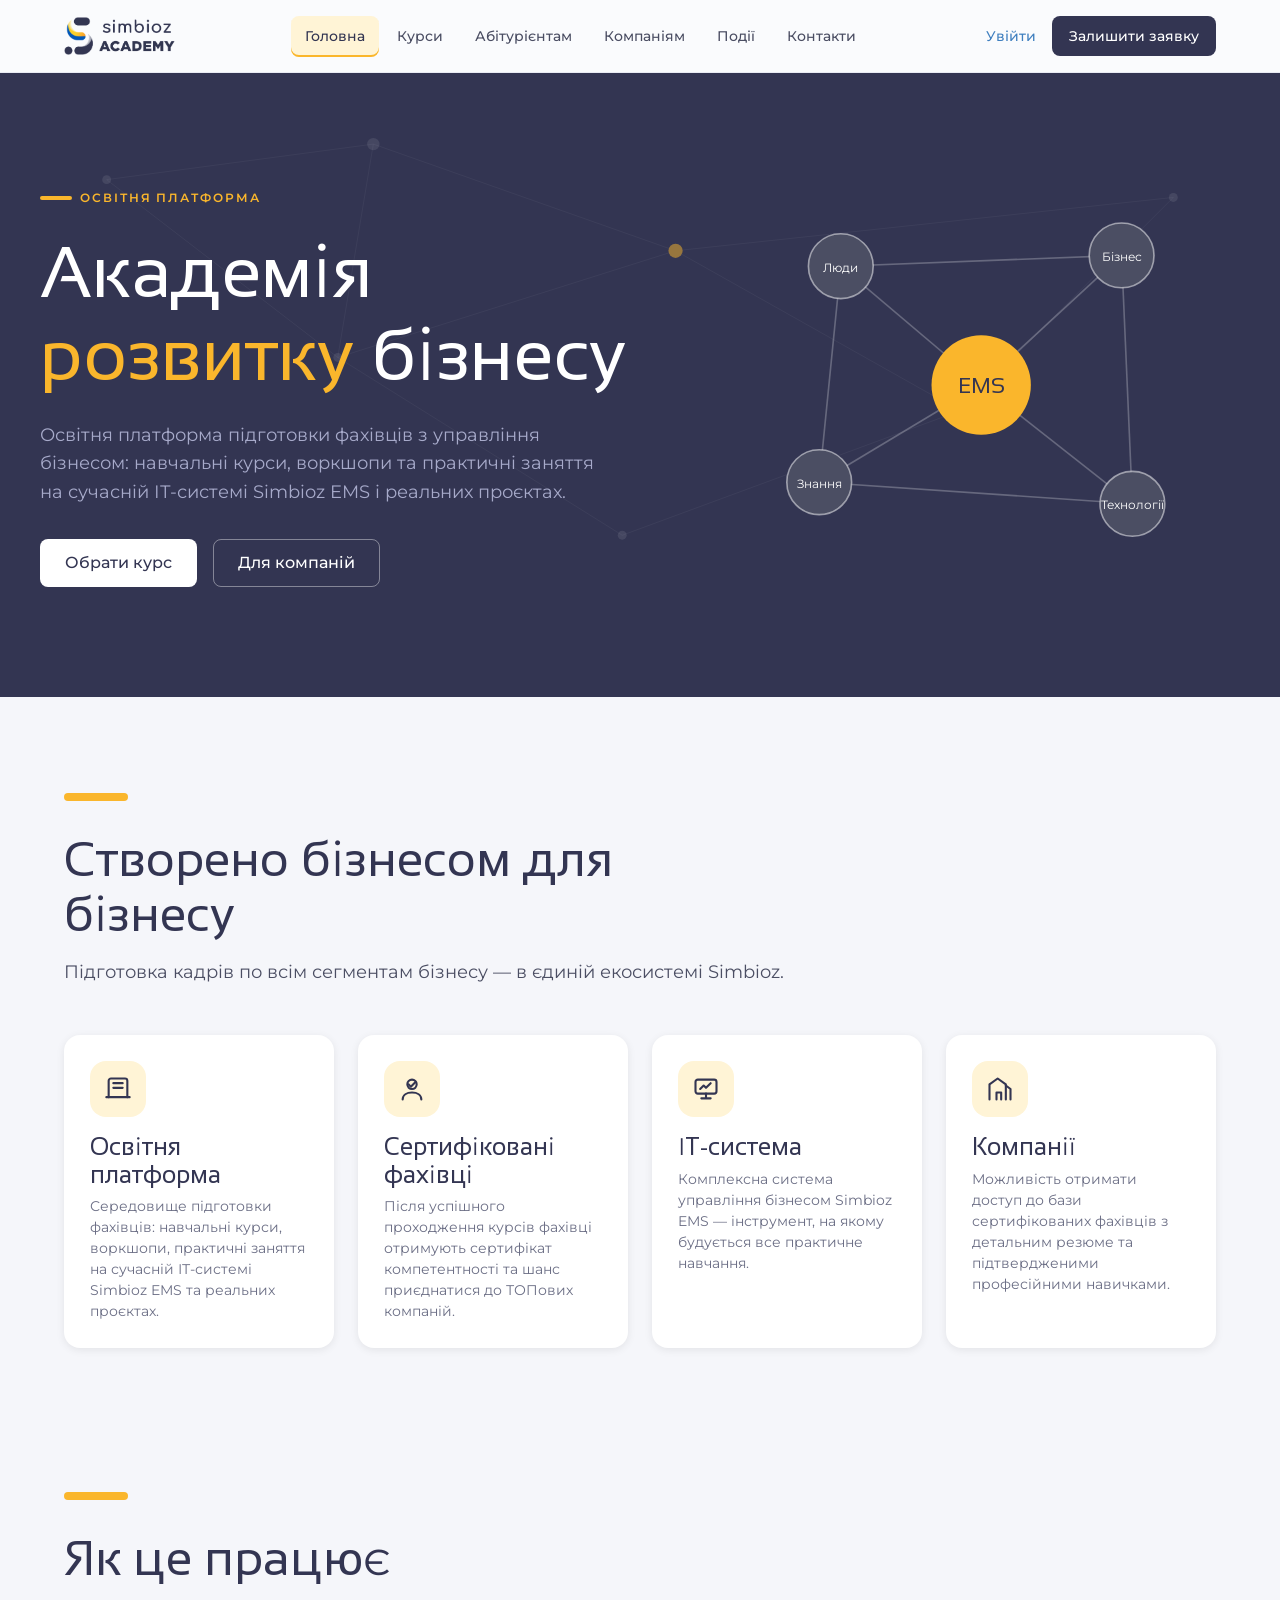
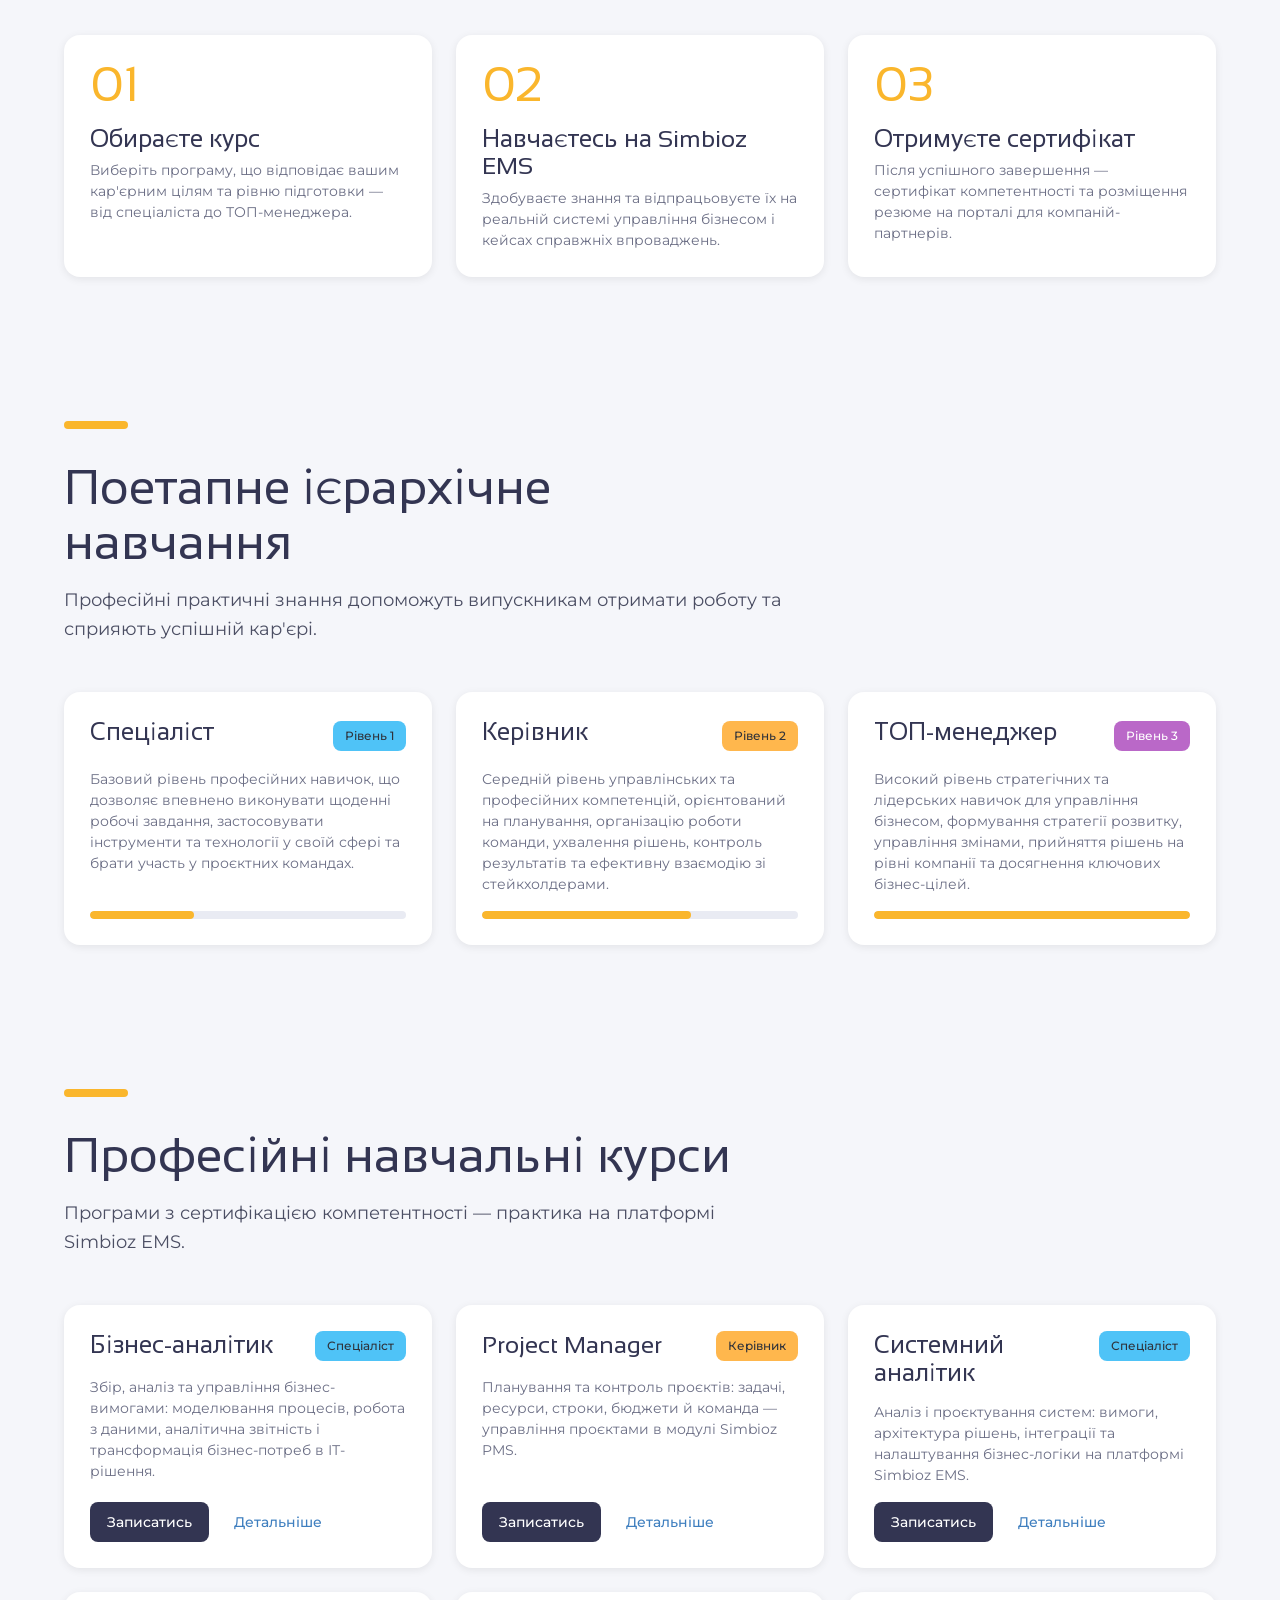
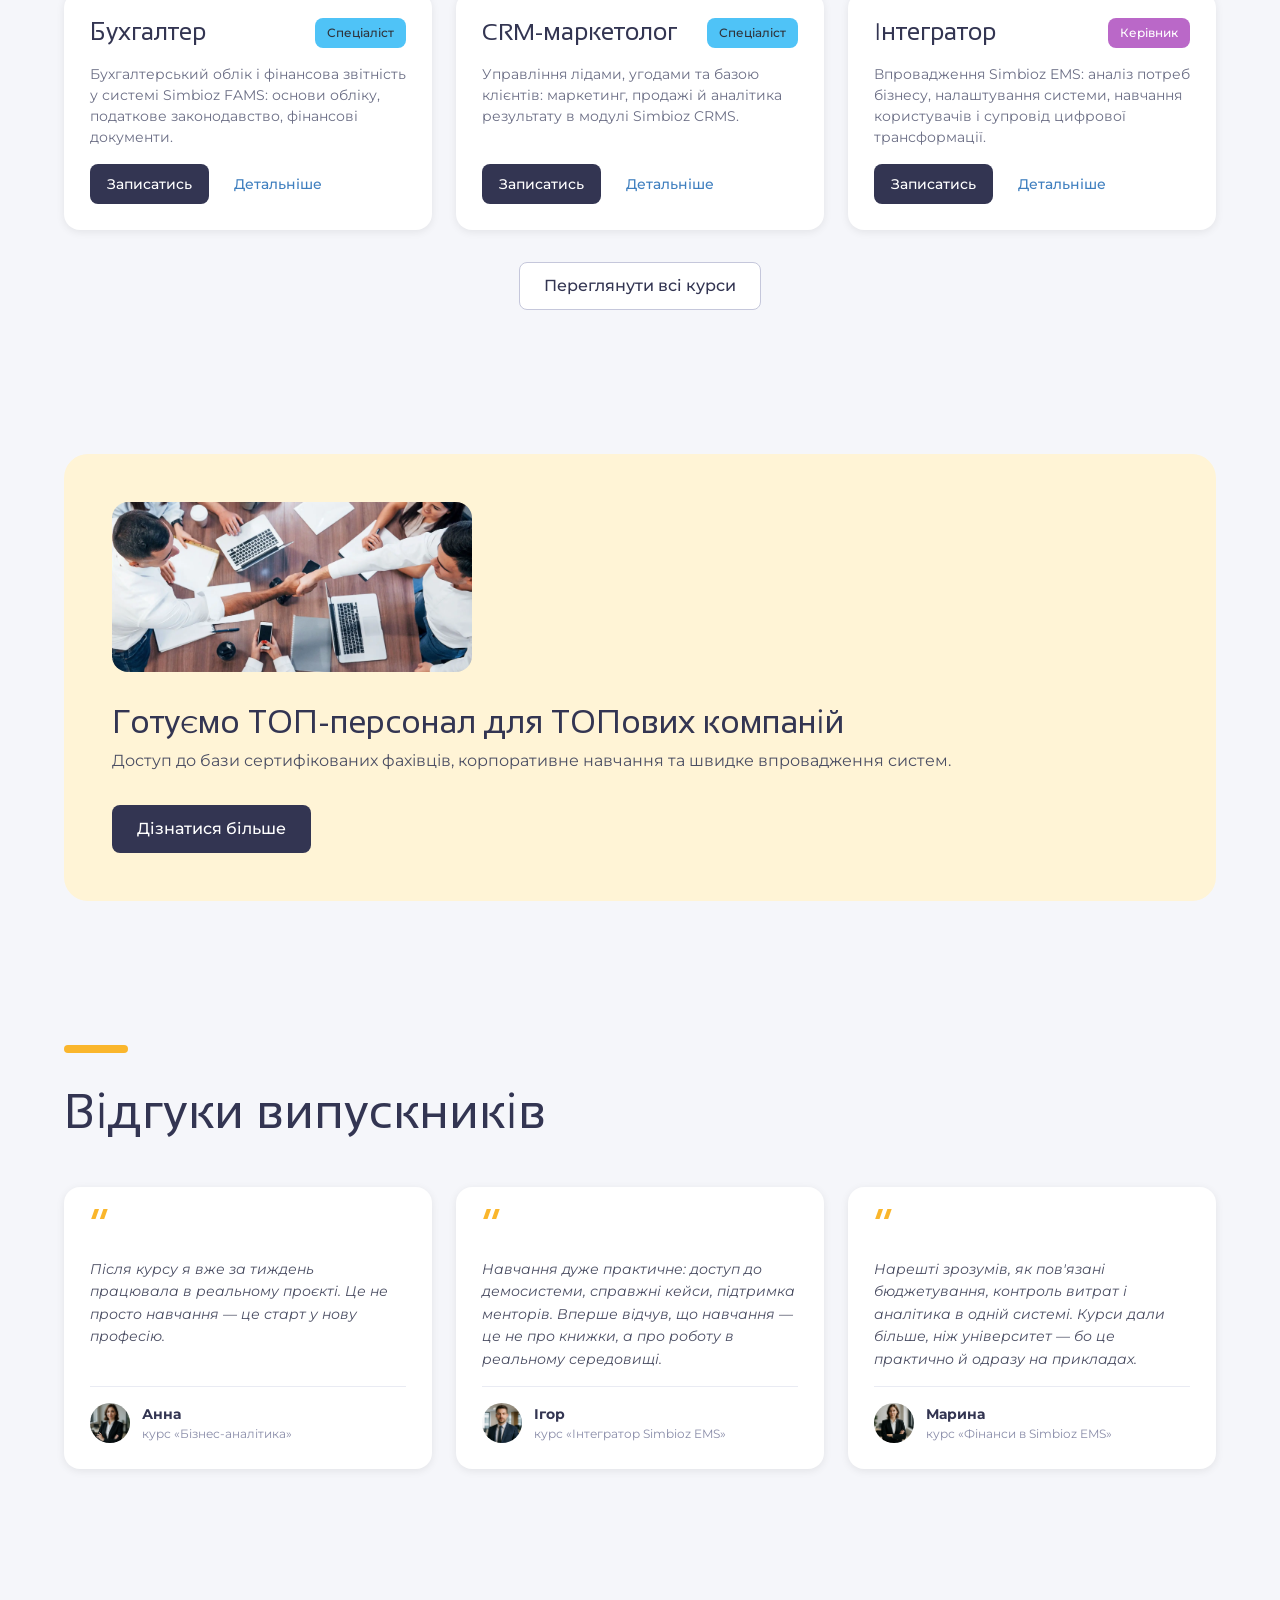
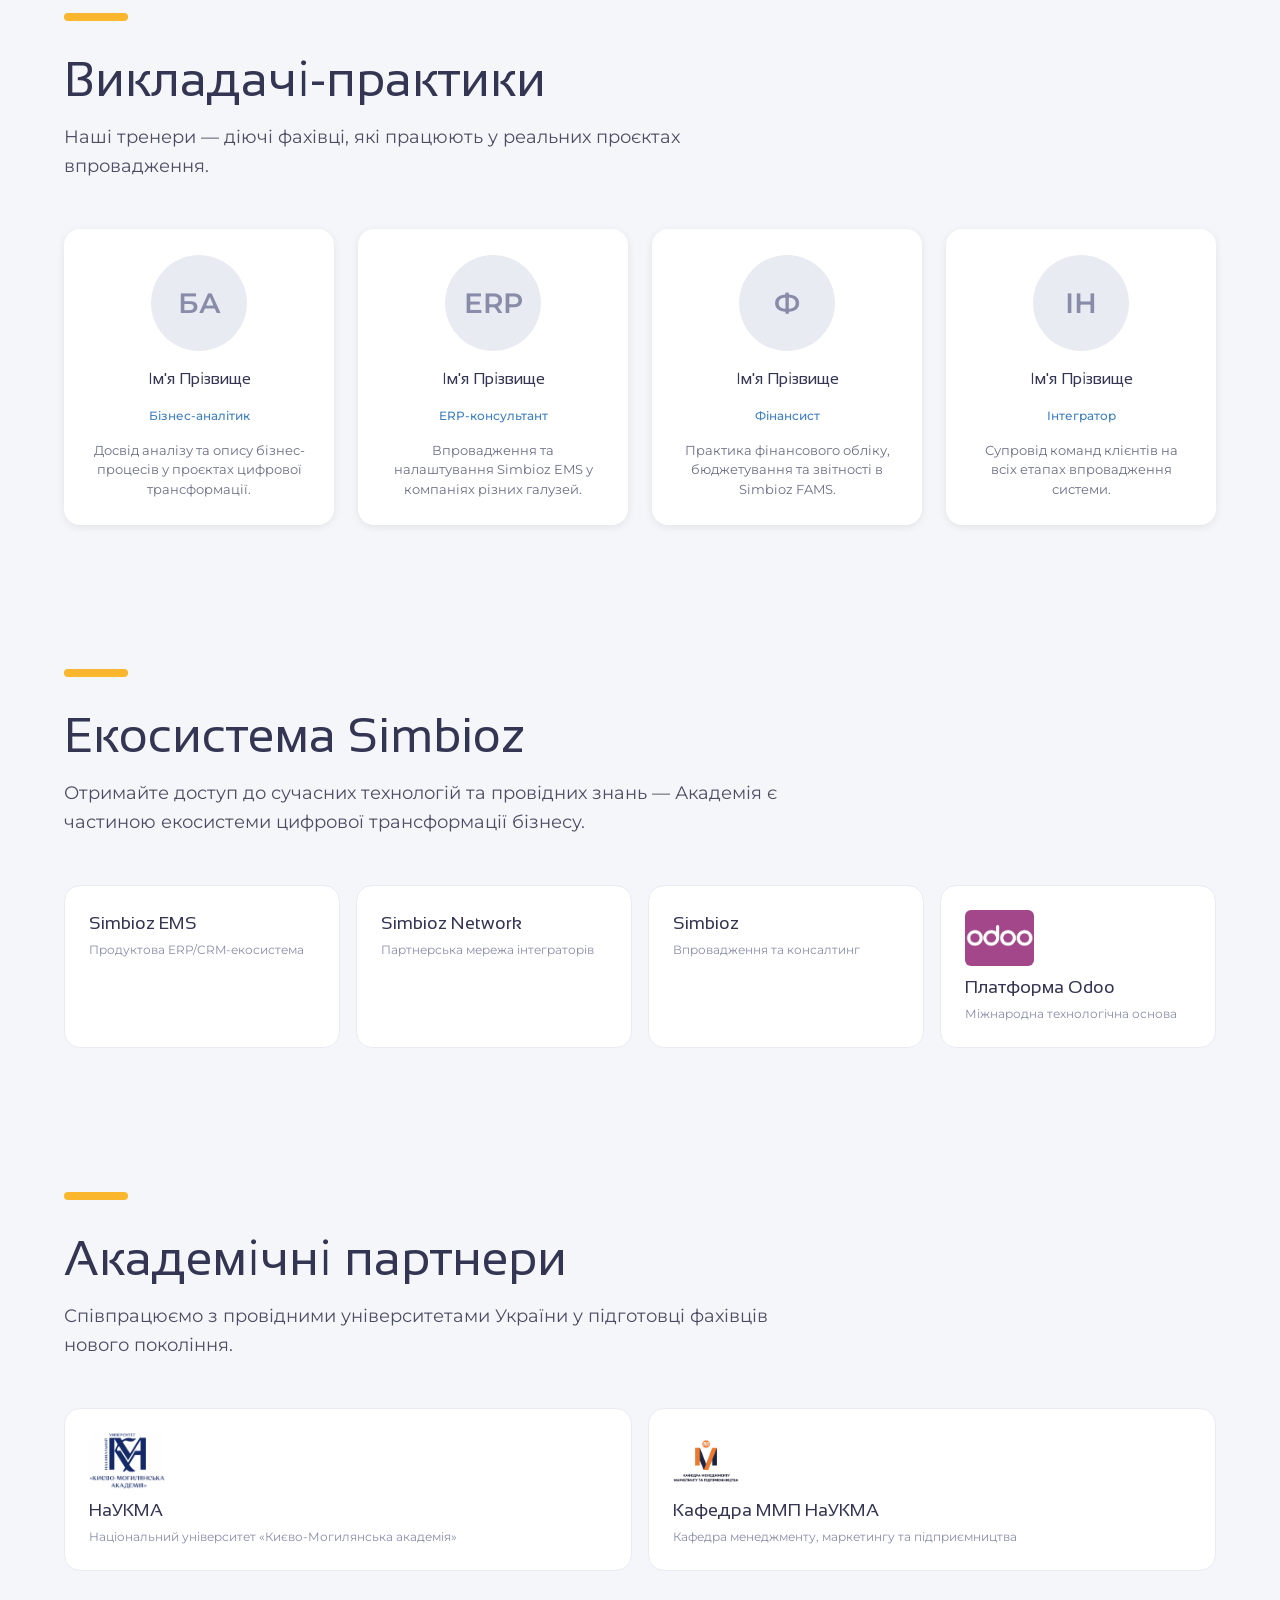
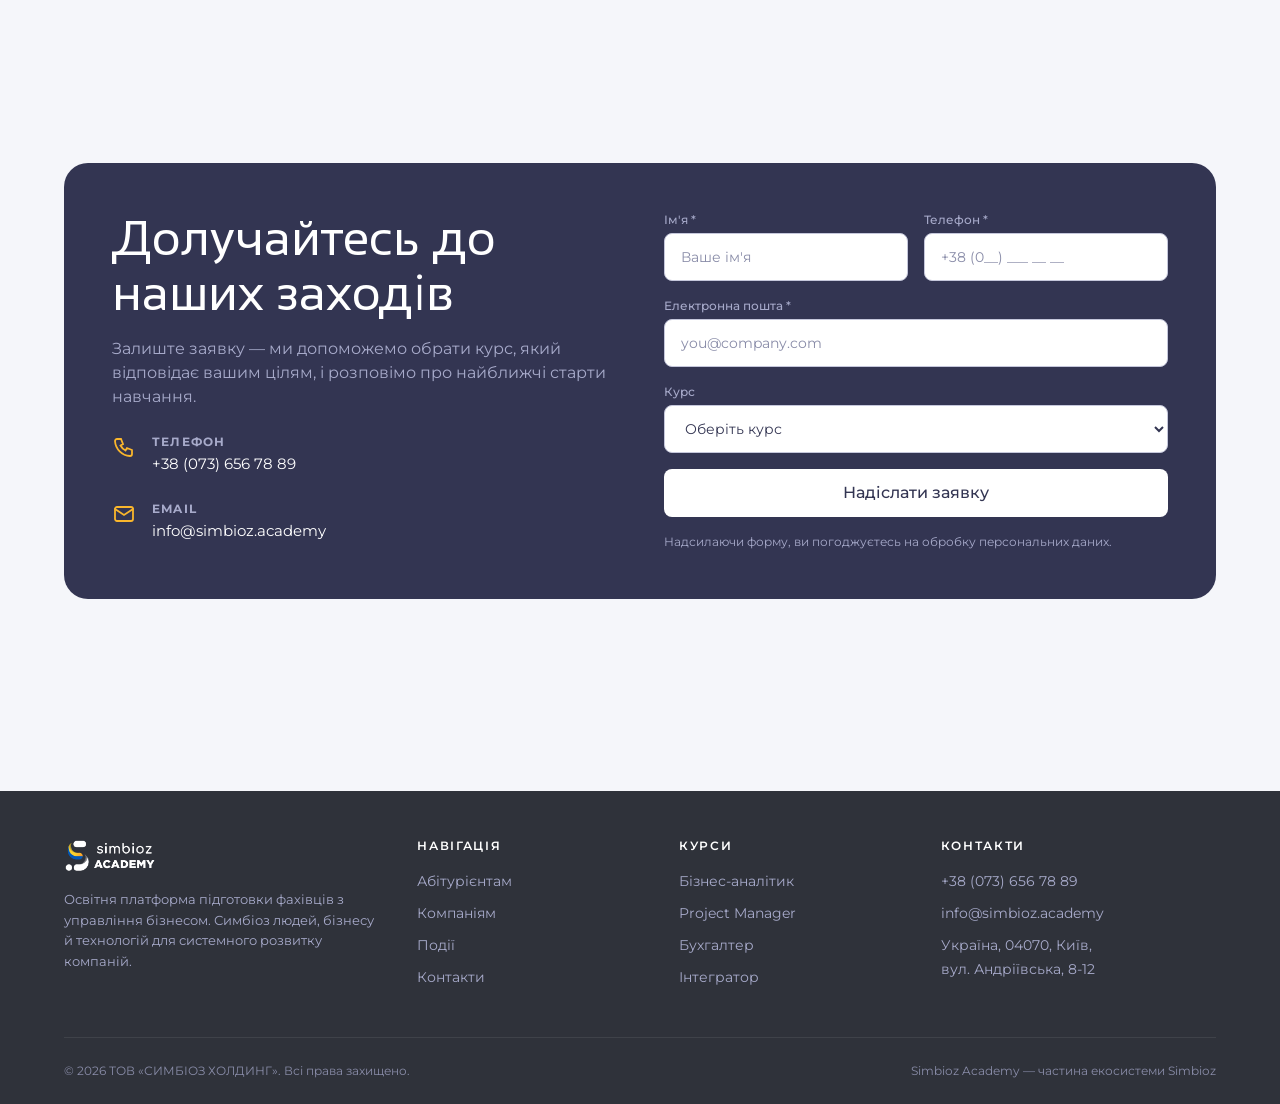
==== commit 7d027a36: "2" ====
--- a/site/index.html
+++ b/site/index.html
@@ -234,6 +234,7 @@
   <section class="section">
     <div class="container">
       <div class="band reveal">
+        <img class="band__img" src="img/young-business-people-that-working-together.webp" alt="Ділове партнерство — команда за спільною роботою">
         <div>
           <h2 class="h3">Готуємо ТОП-персонал для ТОПових компаній</h2>
           <p>Доступ до бази сертифікованих фахівців, корпоративне навчання та швидке впровадження систем.</p>
@@ -255,7 +256,7 @@
           <span class="quote-card__mark">“</span>
           <blockquote>Після курсу я вже за тиждень працювала в реальному проєкті. Це не просто навчання — це старт у нову професію.</blockquote>
           <div class="quote-card__person">
-            <span class="avatar">А</span>
+            <span class="avatar avatar--photo"><img src="img/vidguky/g1.webp" alt="Анна"></span>
             <span><b>Анна</b><span>курс «Бізнес-аналітика»</span></span>
           </div>
         </article>
@@ -263,7 +264,7 @@
           <span class="quote-card__mark">“</span>
           <blockquote>Навчання дуже практичне: доступ до демосистеми, справжні кейси, підтримка менторів. Вперше відчув, що навчання — це не про книжки, а про роботу в реальному середовищі.</blockquote>
           <div class="quote-card__person">
-            <span class="avatar">І</span>
+            <span class="avatar avatar--photo"><img src="img/vidguky/m1.webp" alt="Ігор"></span>
             <span><b>Ігор</b><span>курс «Інтегратор Simbioz EMS»</span></span>
           </div>
         </article>
@@ -271,7 +272,7 @@
           <span class="quote-card__mark">“</span>
           <blockquote>Нарешті зрозумів, як пов'язані бюджетування, контроль витрат і аналітика в одній системі. Курси дали більше, ніж університет — бо це практично й одразу на прикладах.</blockquote>
           <div class="quote-card__person">
-            <span class="avatar">М</span>
+            <span class="avatar avatar--photo"><img src="img/vidguky/g2.webp" alt="Марина"></span>
             <span><b>Марина</b><span>курс «Фінанси в Simbioz EMS»</span></span>
           </div>
         </article>
@@ -329,7 +330,22 @@
         <div class="partner"><b>Simbioz EMS</b><span>Продуктова ERP/CRM-екосистема</span></div>
         <div class="partner"><b>Simbioz Network</b><span>Партнерська мережа інтеграторів</span></div>
         <div class="partner"><b>Simbioz</b><span>Впровадження та консалтинг</span></div>
-        <div class="partner"><b>Платформа Odoo</b><span>Міжнародна технологічна основа</span></div>
+        <div class="partner"><span class="partner__logo"><img src="img/partners/odoo.webp" alt="Odoo"></span><b>Платформа Odoo</b><span>Міжнародна технологічна основа</span></div>
+      </div>
+    </div>
+  </section>
+
+  <!-- ACADEMIC PARTNERS -->
+  <section class="section">
+    <div class="container">
+      <div class="section-head reveal">
+        <span class="accent-line"></span>
+        <h2 class="h2">Академічні партнери</h2>
+        <p class="lead">Співпрацюємо з провідними університетами України у підготовці фахівців нового покоління.</p>
+      </div>
+      <div class="partners reveal">
+        <div class="partner"><span class="partner__logo"><img src="img/partners/kma.webp" alt="Національний університет «Києво-Могилянська академія»"></span><b>НаУКМА</b><span>Національний університет «Києво-Могилянська академія»</span></div>
+        <div class="partner"><span class="partner__logo"><img src="img/partners/kma_kmmp.webp" alt="Кафедра менеджменту, маркетингу та підприємництва"></span><b>Кафедра ММП НаУКМА</b><span>Кафедра менеджменту, маркетингу та підприємництва</span></div>
       </div>
     </div>
   </section>
--- a/site/css/style.css
+++ b/site/css/style.css
@@ -357,6 +357,19 @@
   background: var(--cream) url("data:image/svg+xml,%3Csvg xmlns='http://www.w3.org/2000/svg' viewBox='0 0 24 24' fill='none' stroke='%23D9651F' stroke-width='3' stroke-linecap='round' stroke-linejoin='round'%3E%3Cpath d='M5 13l4 4L19 7'/%3E%3C/svg%3E") center / 12px no-repeat;
 }
 
+/* ---------- Photos ---------- */
+.hero__photo { width: 100%; max-height: 420px; object-fit: cover; border-radius: var(--r-lg); box-shadow: var(--shadow-hover); }
+.photo-block { width: 100%; height: 100%; min-height: 280px; object-fit: cover; border-radius: var(--r-lg); box-shadow: var(--shadow); }
+.band__img { flex: 1 1 240px; max-width: 360px; height: 170px; object-fit: cover; border-radius: var(--r-md); }
+.avatar--photo { overflow: hidden; }
+.avatar--photo img { width: 100%; height: 100%; object-fit: cover; display: block; }
+.course-card__img {
+  margin: calc(var(--sp-lg) * -1) calc(var(--sp-lg) * -1) 0;
+  width: calc(100% + var(--sp-lg) * 2); max-width: none;
+  height: 180px; object-fit: cover;
+  border-radius: calc(var(--r-md) - 2px) calc(var(--r-md) - 2px) 0 0;
+}
+
 /* ---------- Partners ---------- */
 .partners { display: flex; flex-wrap: wrap; gap: var(--sp-md); }
 .partner {
@@ -368,6 +381,8 @@
   transition: border-color 0.2s;
 }
 .partner:hover { border-color: var(--orange); }
+.partner__logo { height: 56px; display: flex; align-items: center; margin-bottom: var(--sp-xs); }
+.partner__logo img { max-height: 56px; max-width: 150px; object-fit: contain; border-radius: 6px; }
 .partner b { font-family: var(--font-head); font-size: 18px; font-weight: 400; }
 .partner span { font-size: 12px; color: var(--dusk); }
 
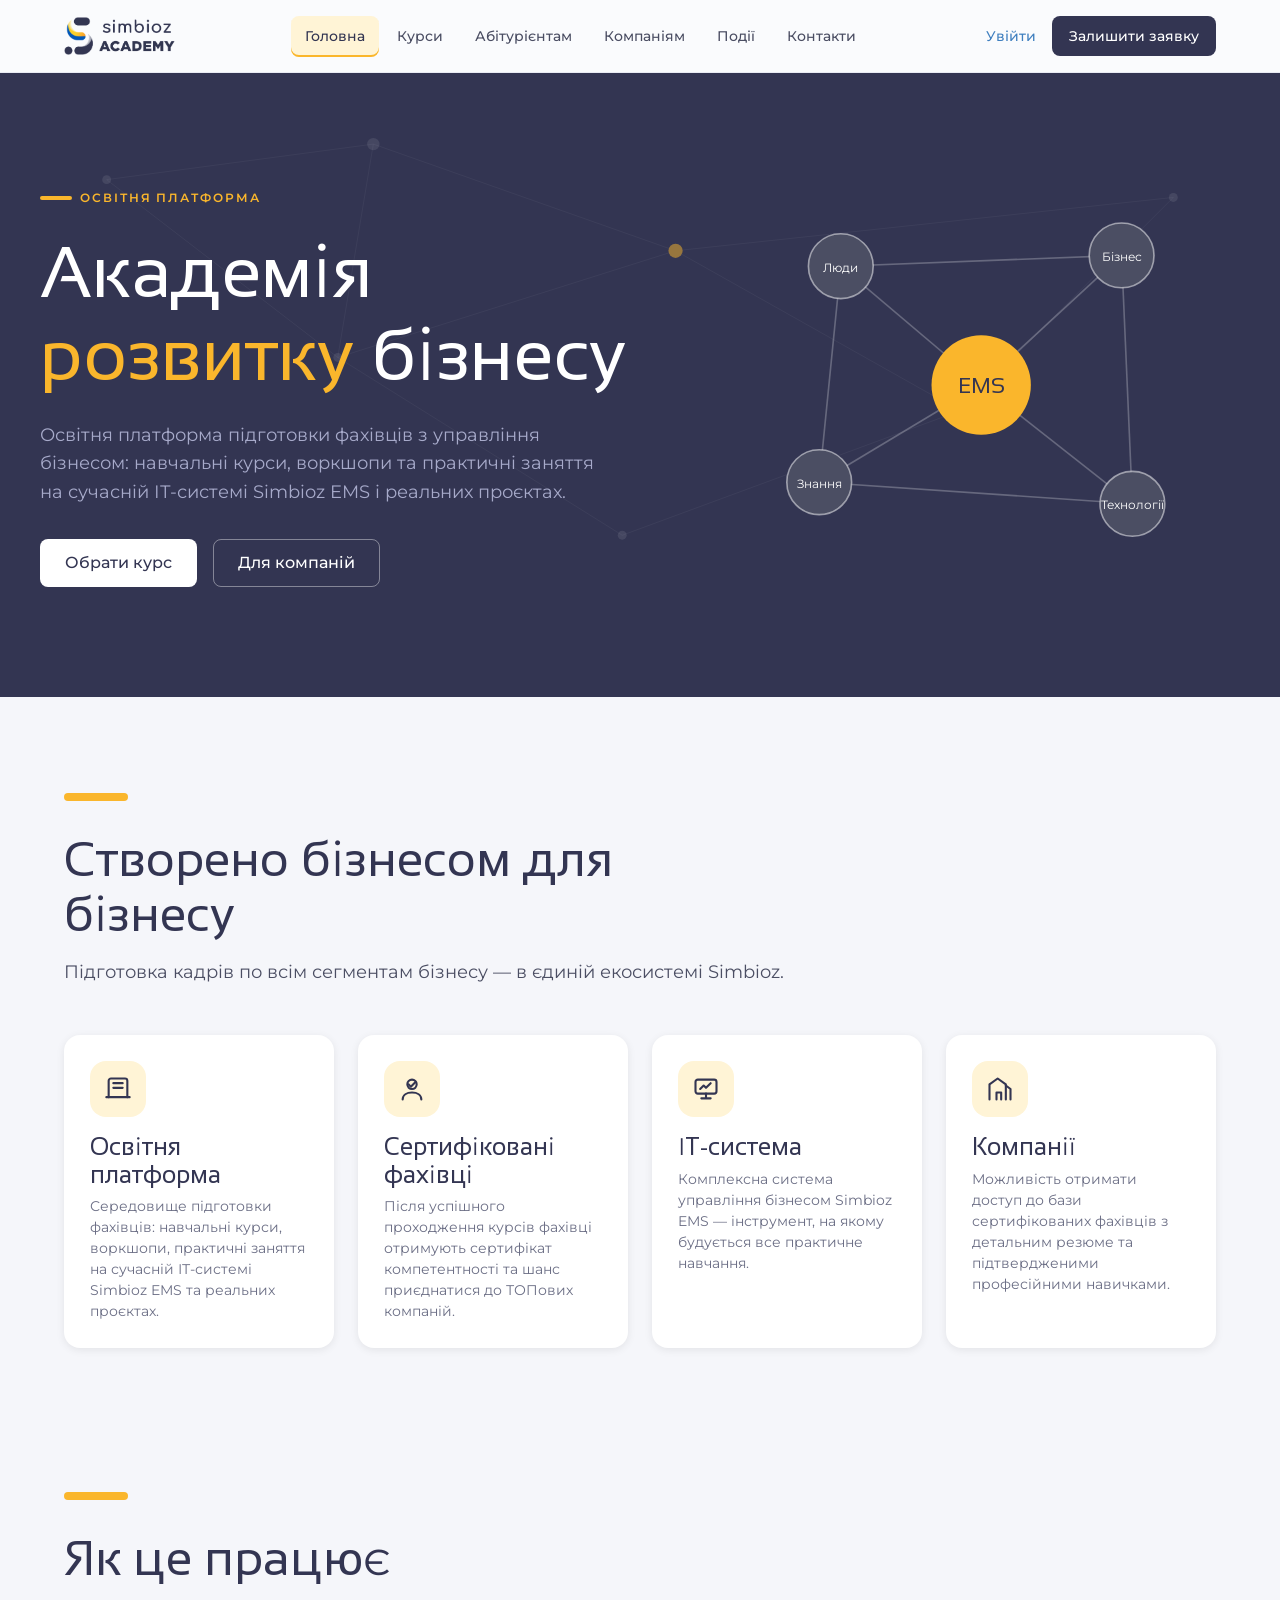
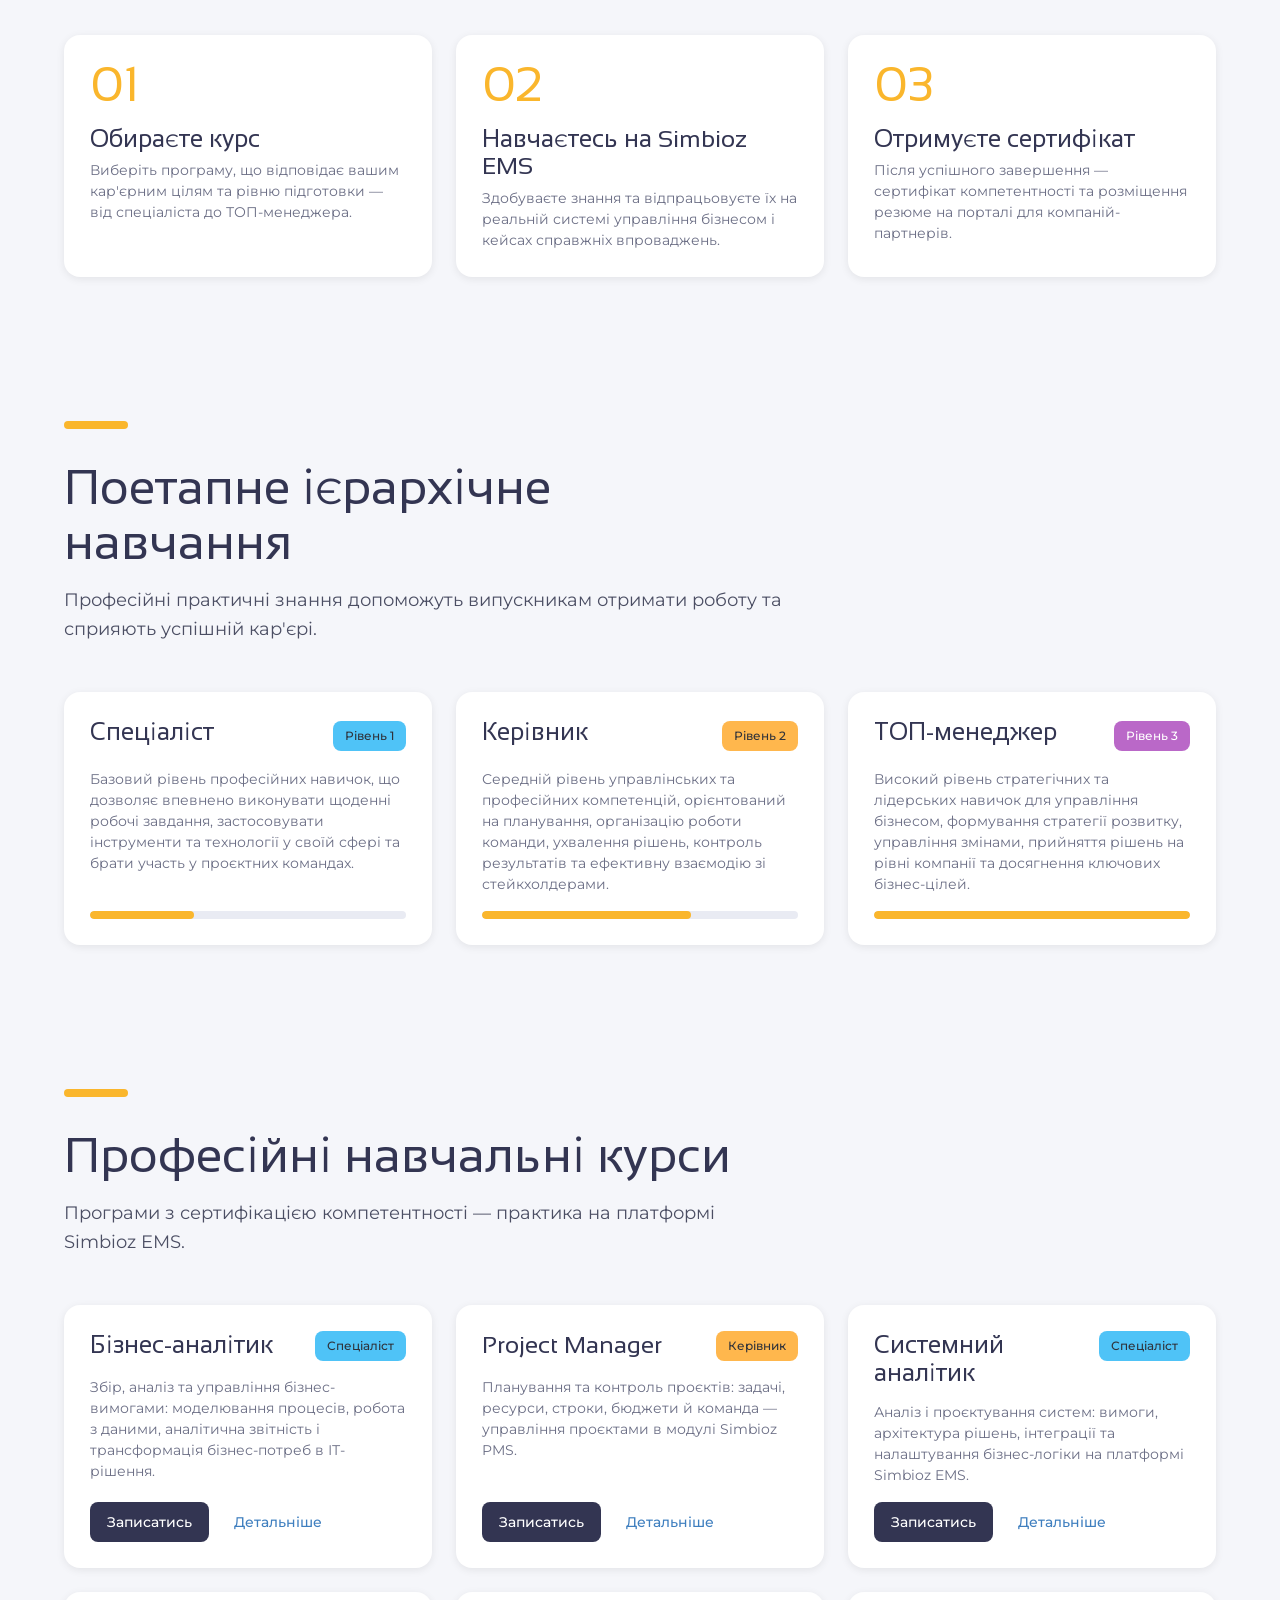
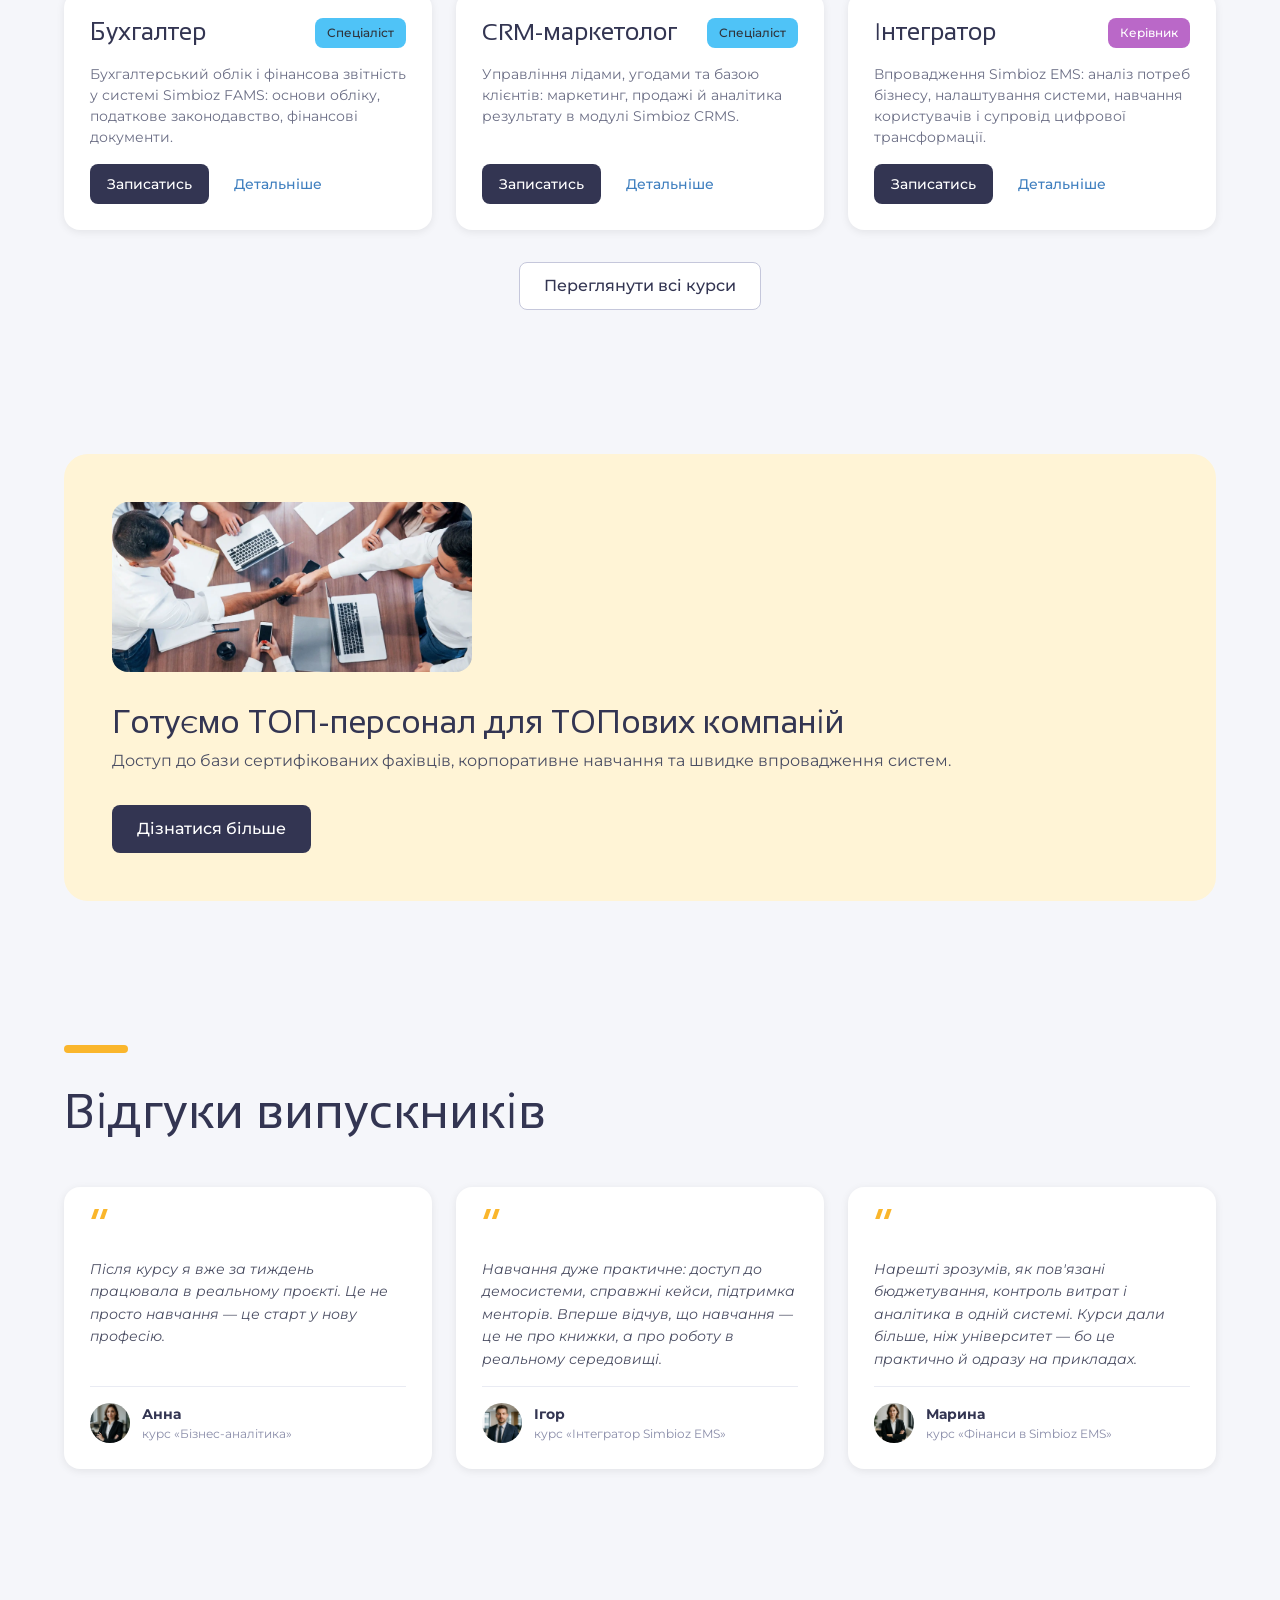
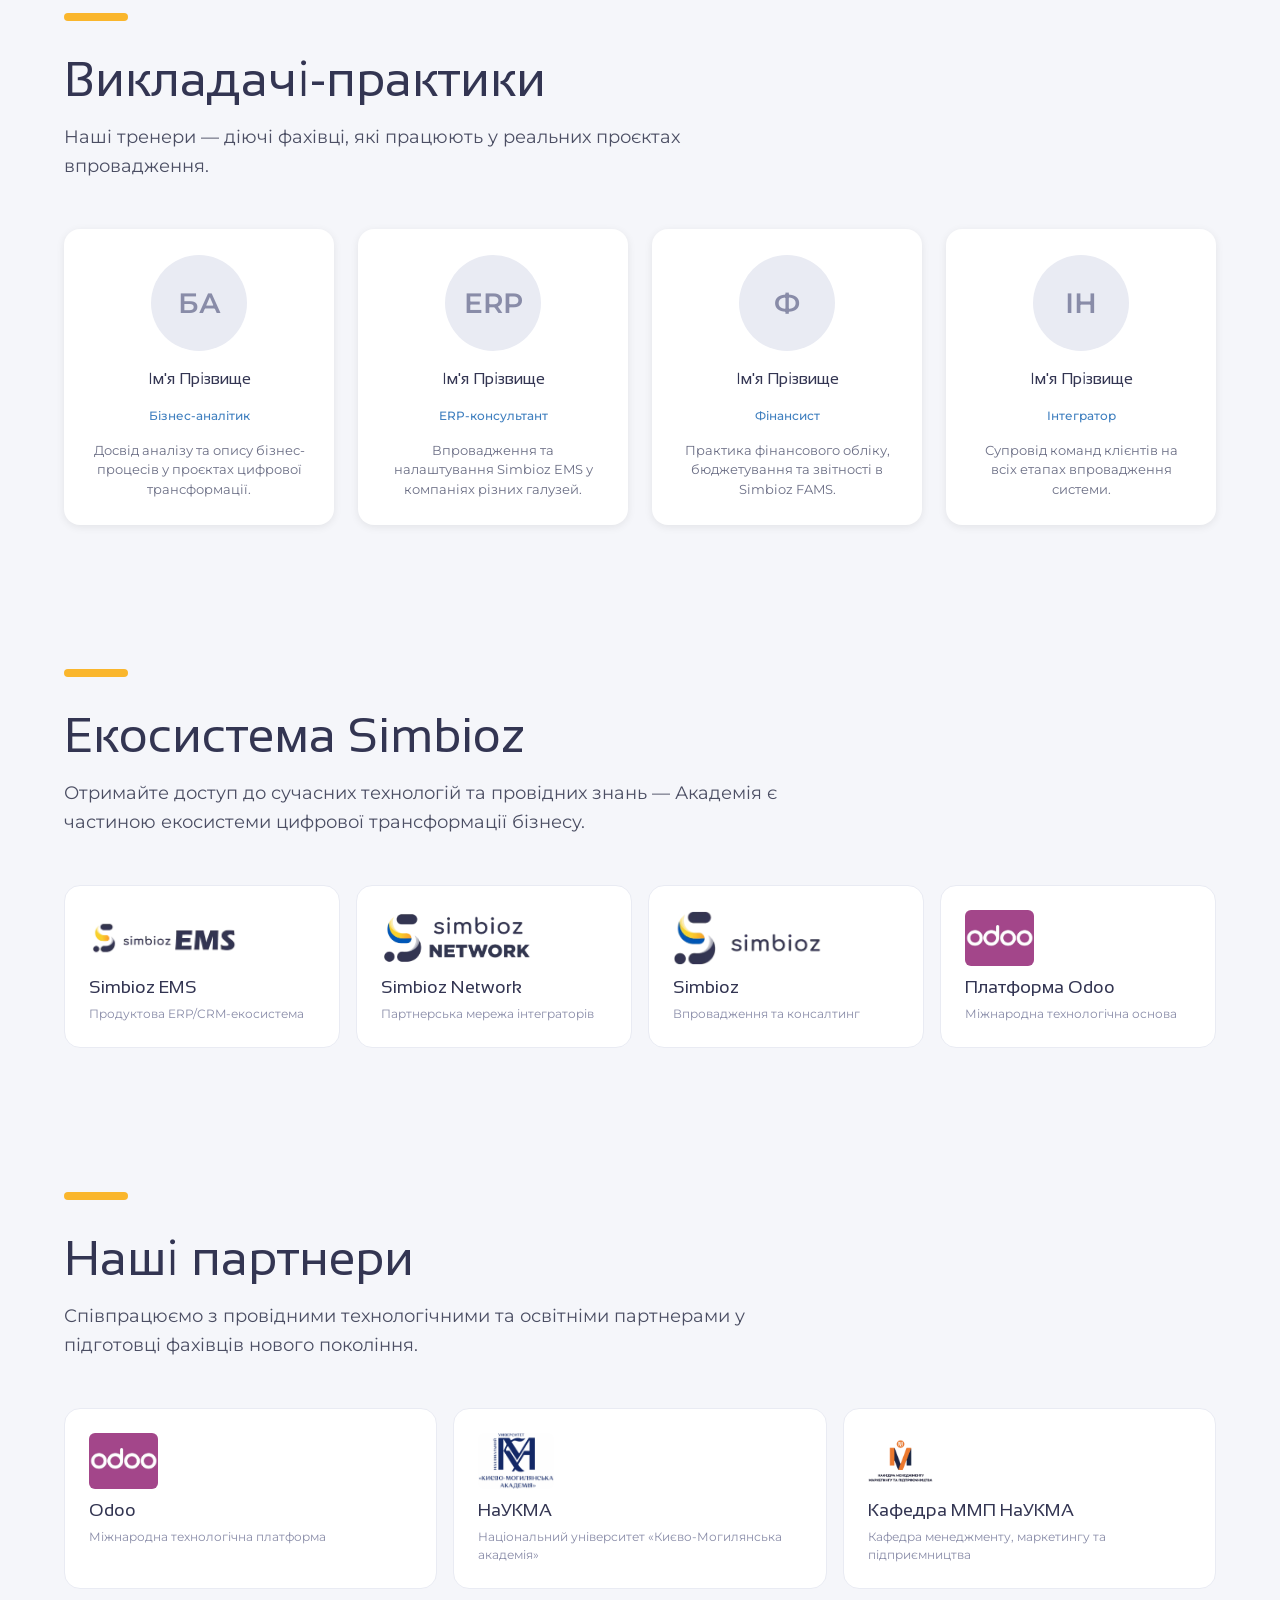
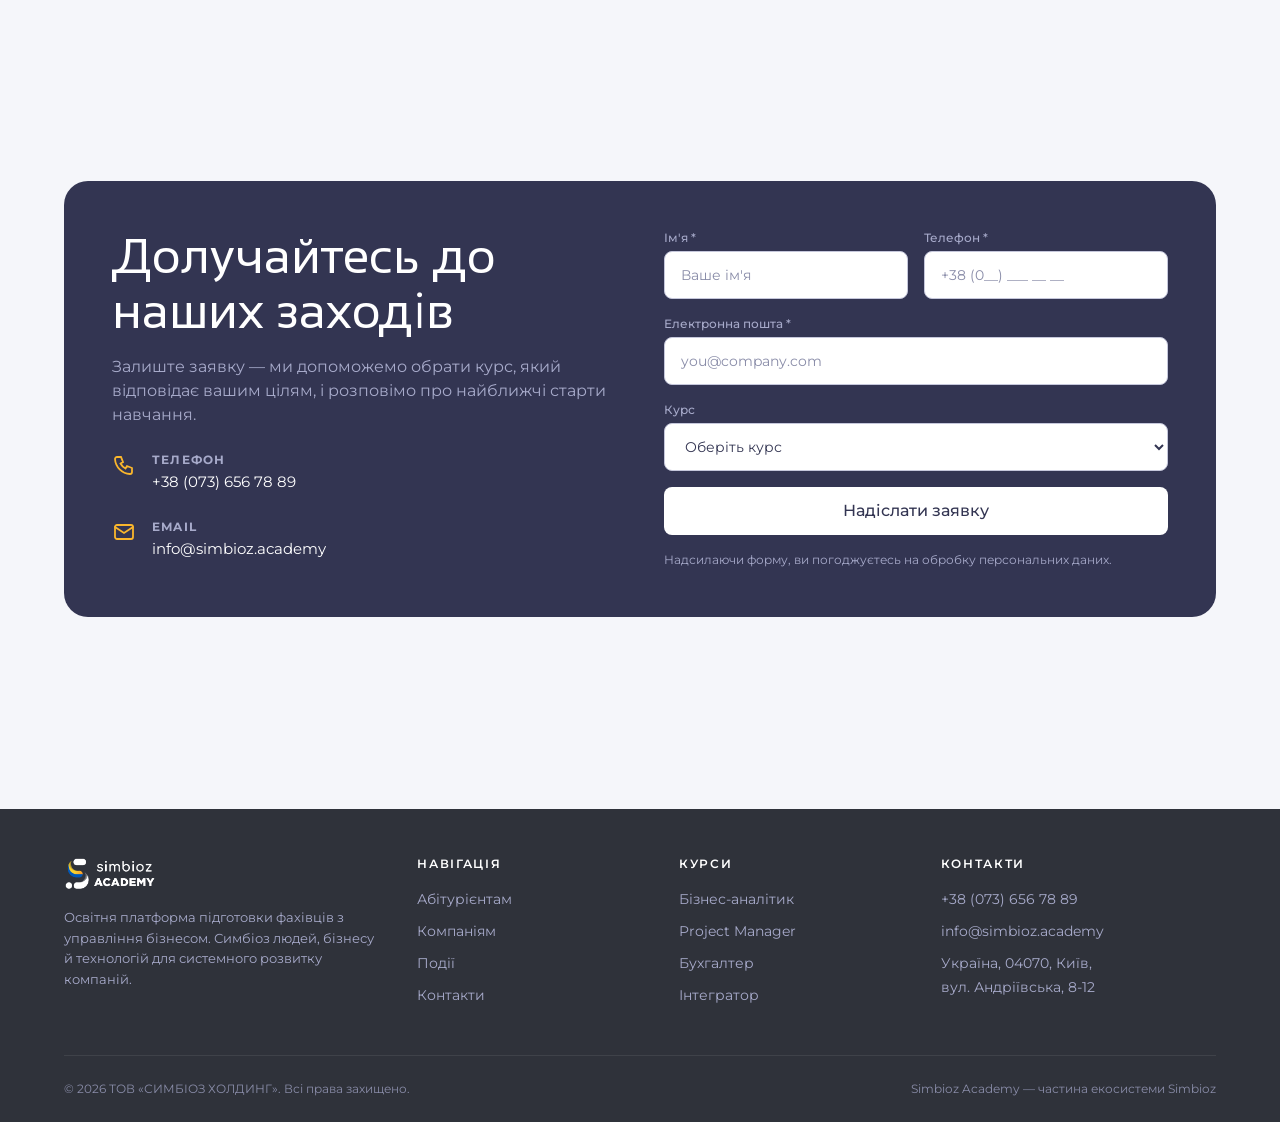
==== commit be663a68: "3" ====
--- a/site/index.html
+++ b/site/index.html
@@ -327,23 +327,24 @@
         <p class="lead">Отримайте доступ до сучасних технологій та провідних знань — Академія є частиною екосистеми цифрової трансформації бізнесу.</p>
       </div>
       <div class="partners reveal">
-        <div class="partner"><b>Simbioz EMS</b><span>Продуктова ERP/CRM-екосистема</span></div>
-        <div class="partner"><b>Simbioz Network</b><span>Партнерська мережа інтеграторів</span></div>
-        <div class="partner"><b>Simbioz</b><span>Впровадження та консалтинг</span></div>
-        <div class="partner"><span class="partner__logo"><img src="img/partners/odoo.webp" alt="Odoo"></span><b>Платформа Odoo</b><span>Міжнародна технологічна основа</span></div>
-      </div>
-    </div>
-  </section>
-
-  <!-- ACADEMIC PARTNERS -->
+        <div class="partner"><span class="partner__logo"><img src="img/logo/logo_SimbiozEMS.webp" alt="Simbioz EMS"></span><b>Simbioz EMS</b><span>Продуктова ERP/CRM-екосистема</span></div>
+        <div class="partner"><span class="partner__logo"><img src="img/logo/logo_Simbioz_Network.webp" alt="Simbioz Network"></span><b>Simbioz Network</b><span>Партнерська мережа інтеграторів</span></div>
+        <div class="partner"><span class="partner__logo"><img src="img/logo/logo_Simbioz.webp" alt="Simbioz"></span><b>Simbioz</b><span>Впровадження та консалтинг</span></div>
+        <div class="partner"><span class="partner__logo"><img src="img/logo/logo_odoo.webp" alt="Odoo"></span><b>Платформа Odoo</b><span>Міжнародна технологічна основа</span></div>
+      </div>
+    </div>
+  </section>
+
+  <!-- PARTNERS -->
   <section class="section">
     <div class="container">
       <div class="section-head reveal">
         <span class="accent-line"></span>
-        <h2 class="h2">Академічні партнери</h2>
-        <p class="lead">Співпрацюємо з провідними університетами України у підготовці фахівців нового покоління.</p>
+        <h2 class="h2">Наші партнери</h2>
+        <p class="lead">Співпрацюємо з провідними технологічними та освітніми партнерами у підготовці фахівців нового покоління.</p>
       </div>
       <div class="partners reveal">
+        <div class="partner"><span class="partner__logo"><img src="img/partners/odoo.webp" alt="Odoo"></span><b>Odoo</b><span>Міжнародна технологічна платформа</span></div>
         <div class="partner"><span class="partner__logo"><img src="img/partners/kma.webp" alt="Національний університет «Києво-Могилянська академія»"></span><b>НаУКМА</b><span>Національний університет «Києво-Могилянська академія»</span></div>
         <div class="partner"><span class="partner__logo"><img src="img/partners/kma_kmmp.webp" alt="Кафедра менеджменту, маркетингу та підприємництва"></span><b>Кафедра ММП НаУКМА</b><span>Кафедра менеджменту, маркетингу та підприємництва</span></div>
       </div>
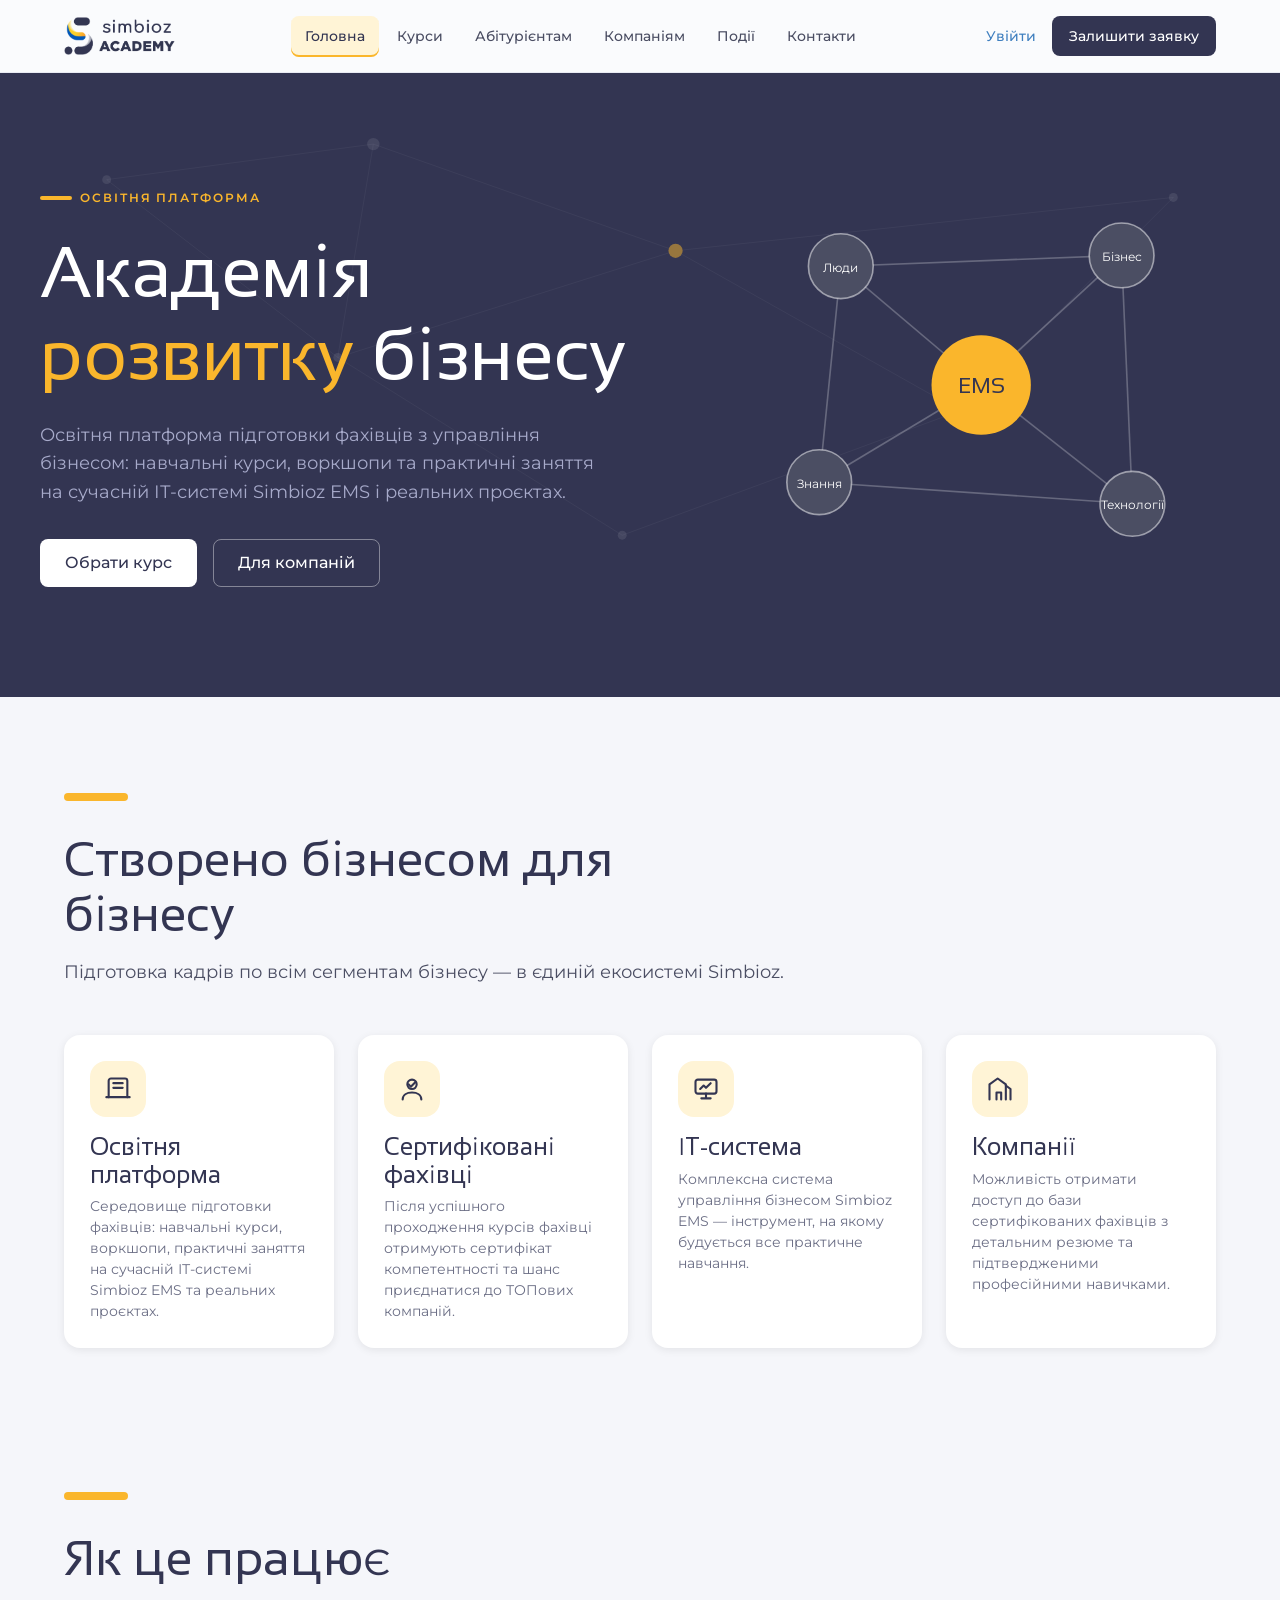
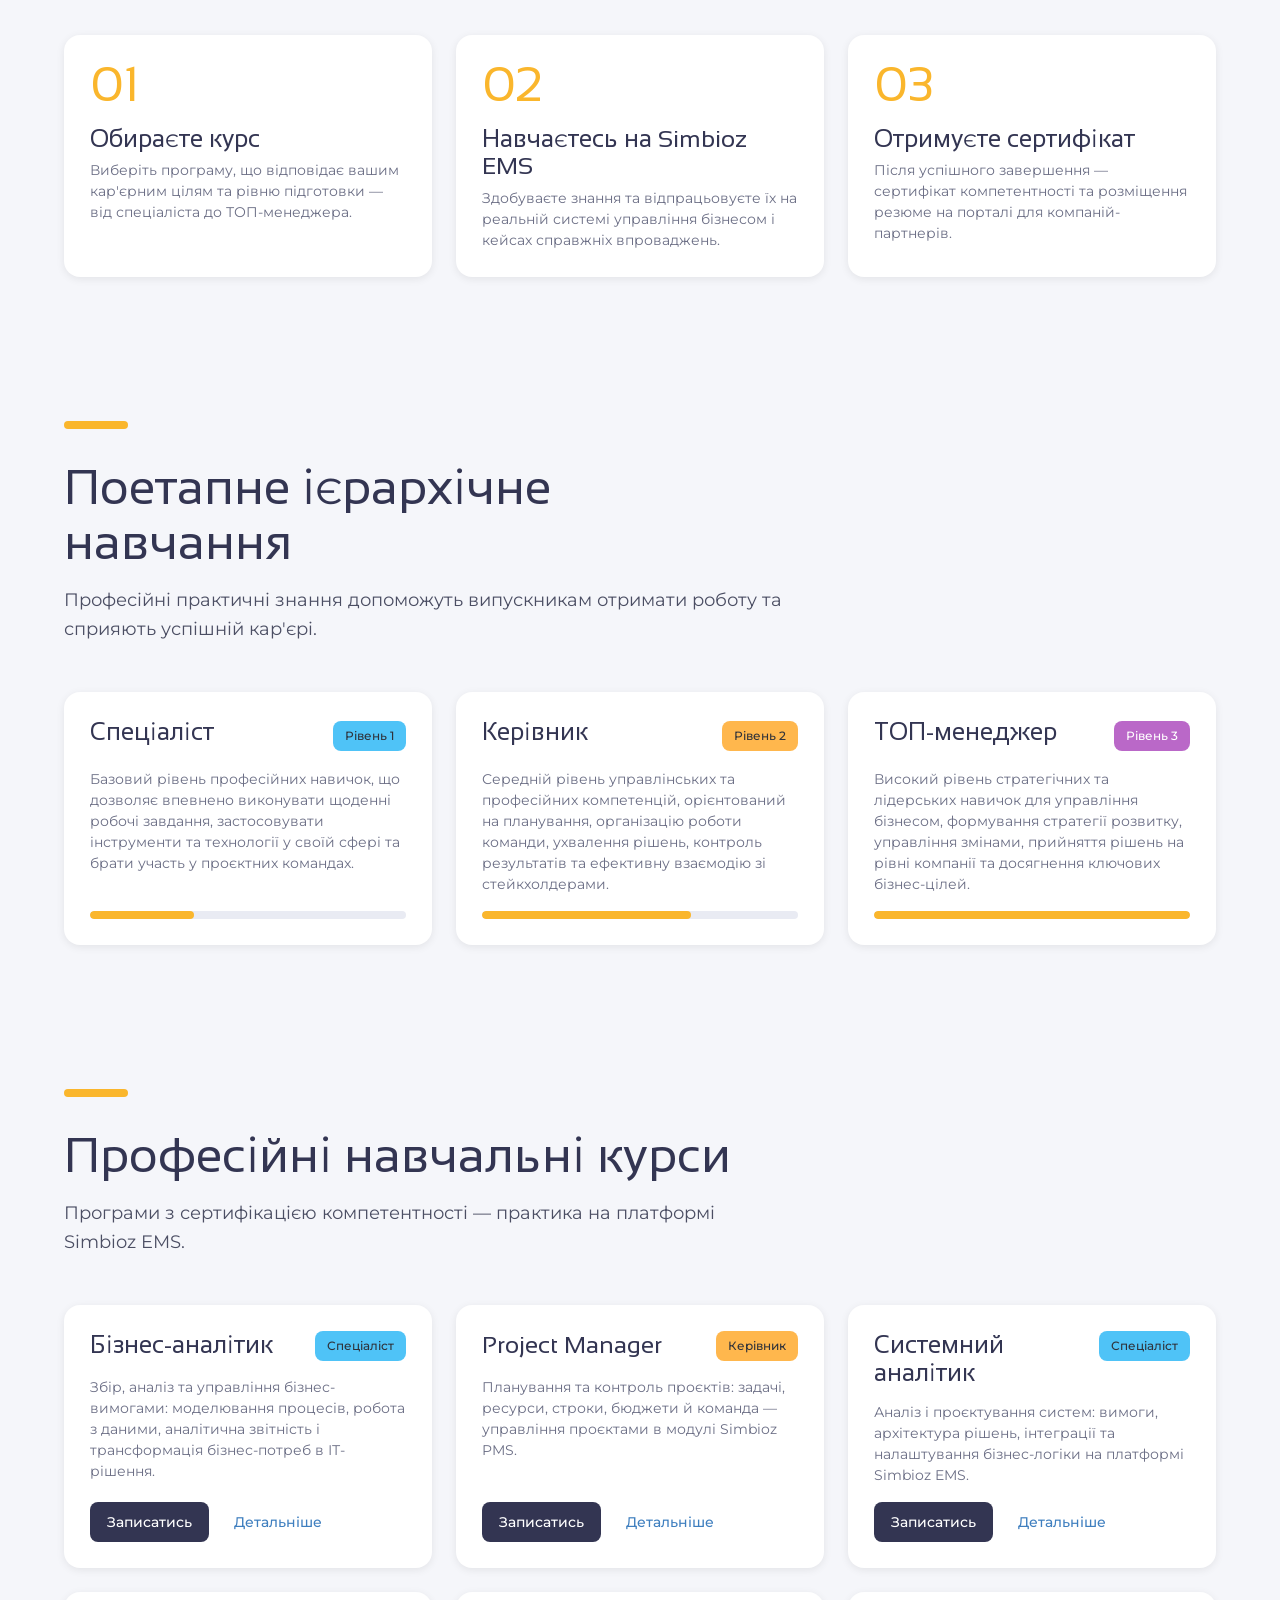
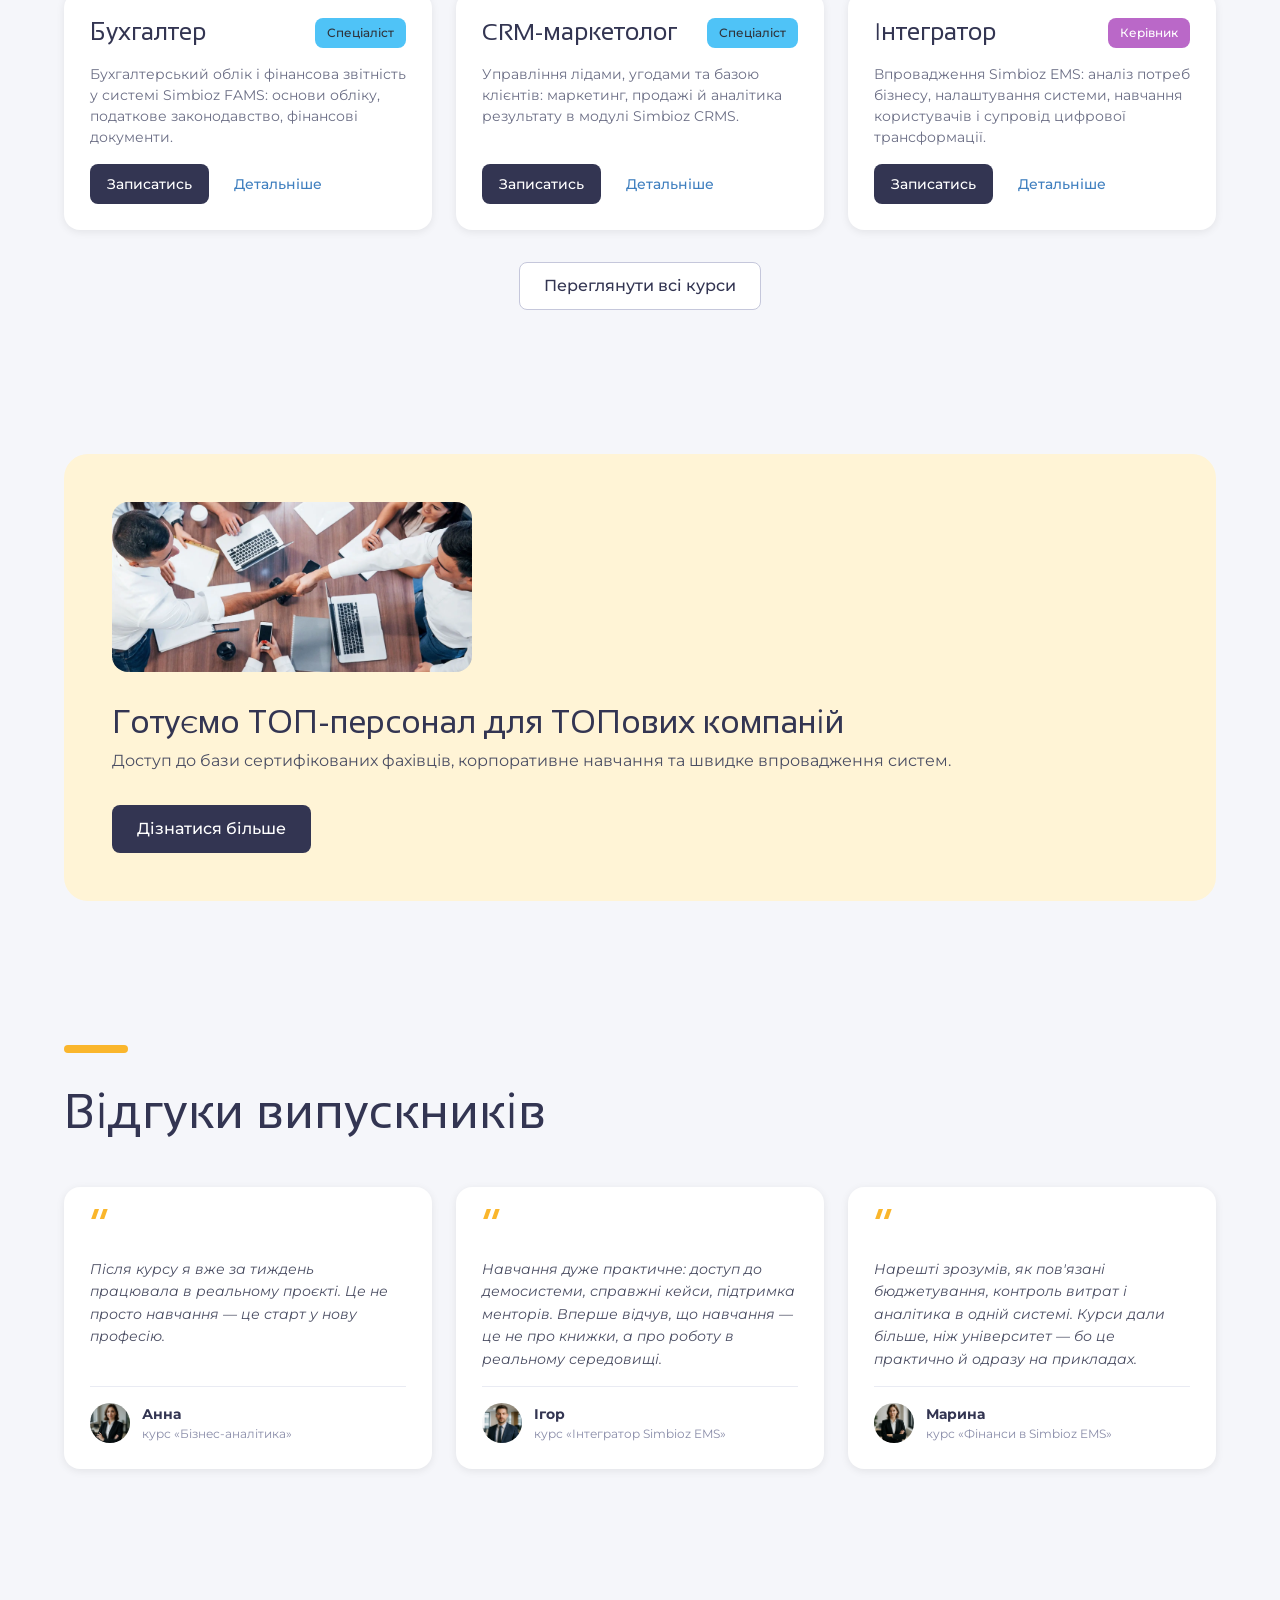
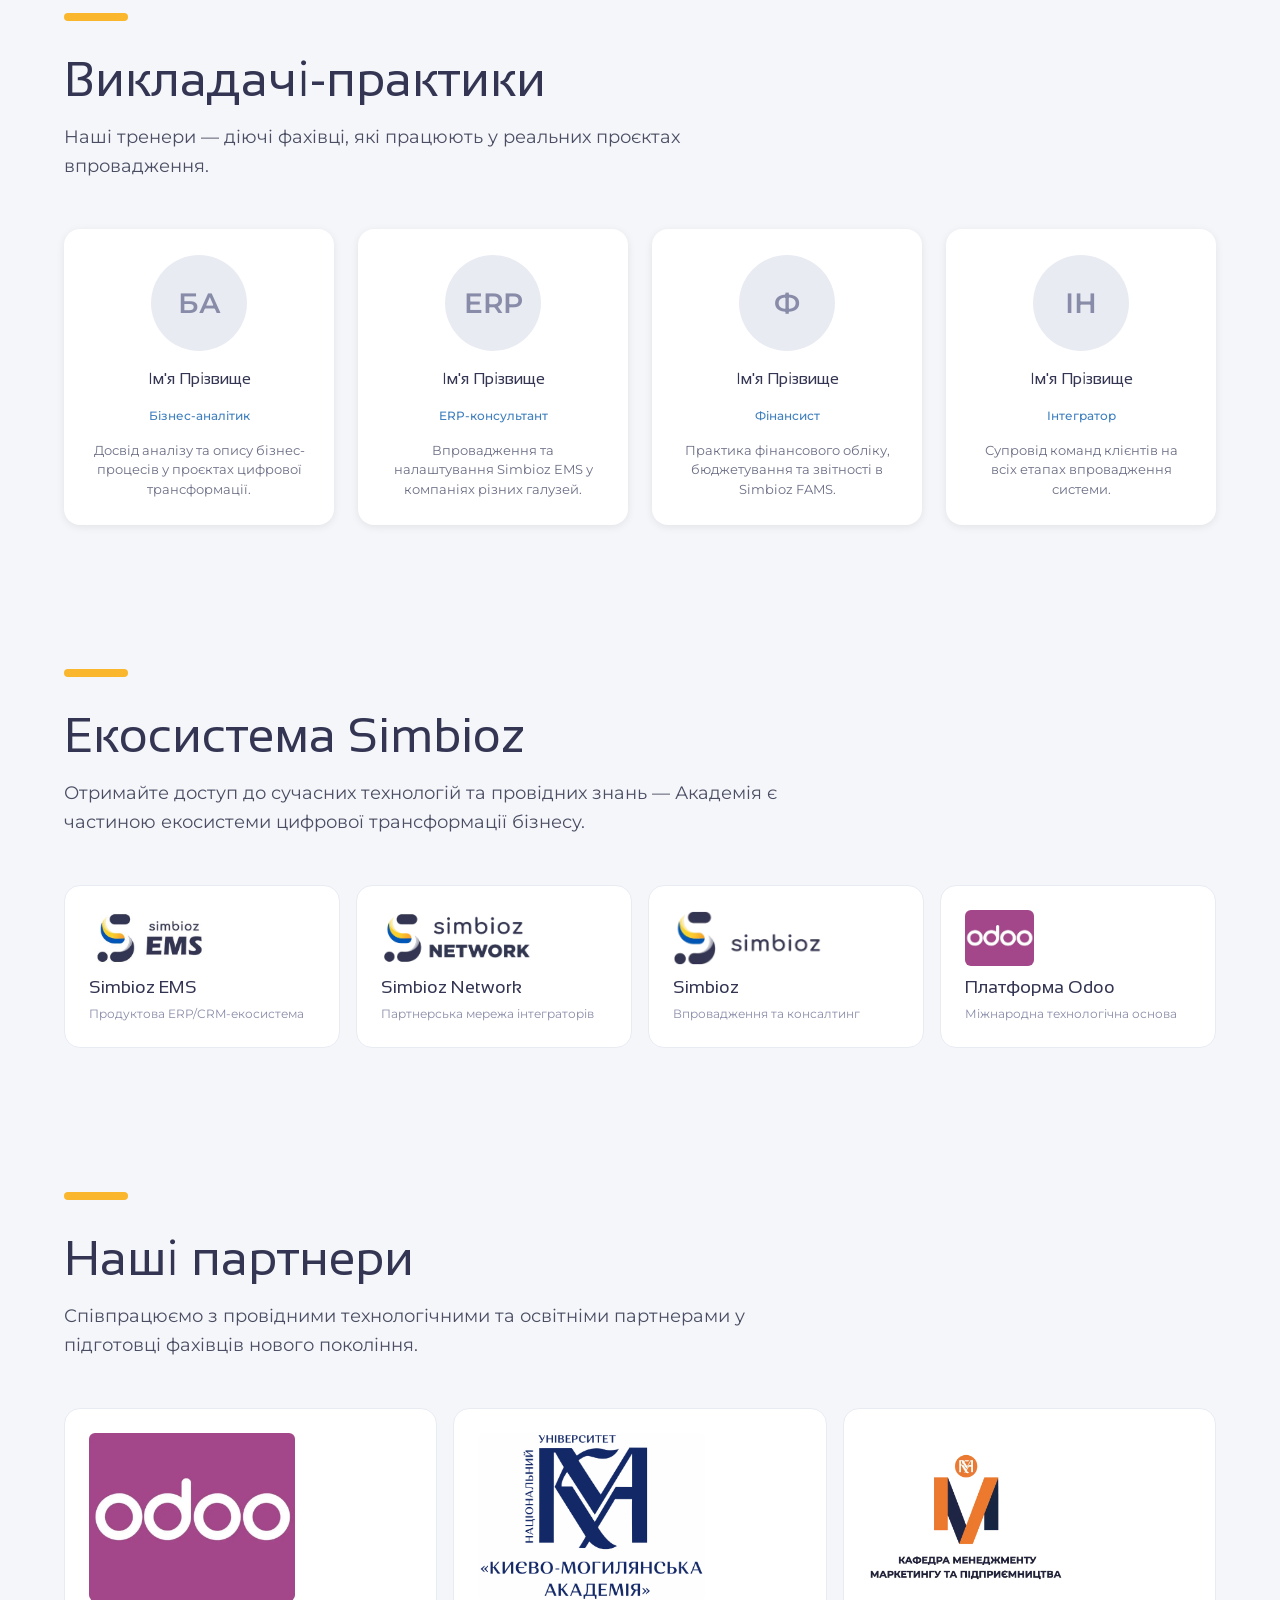
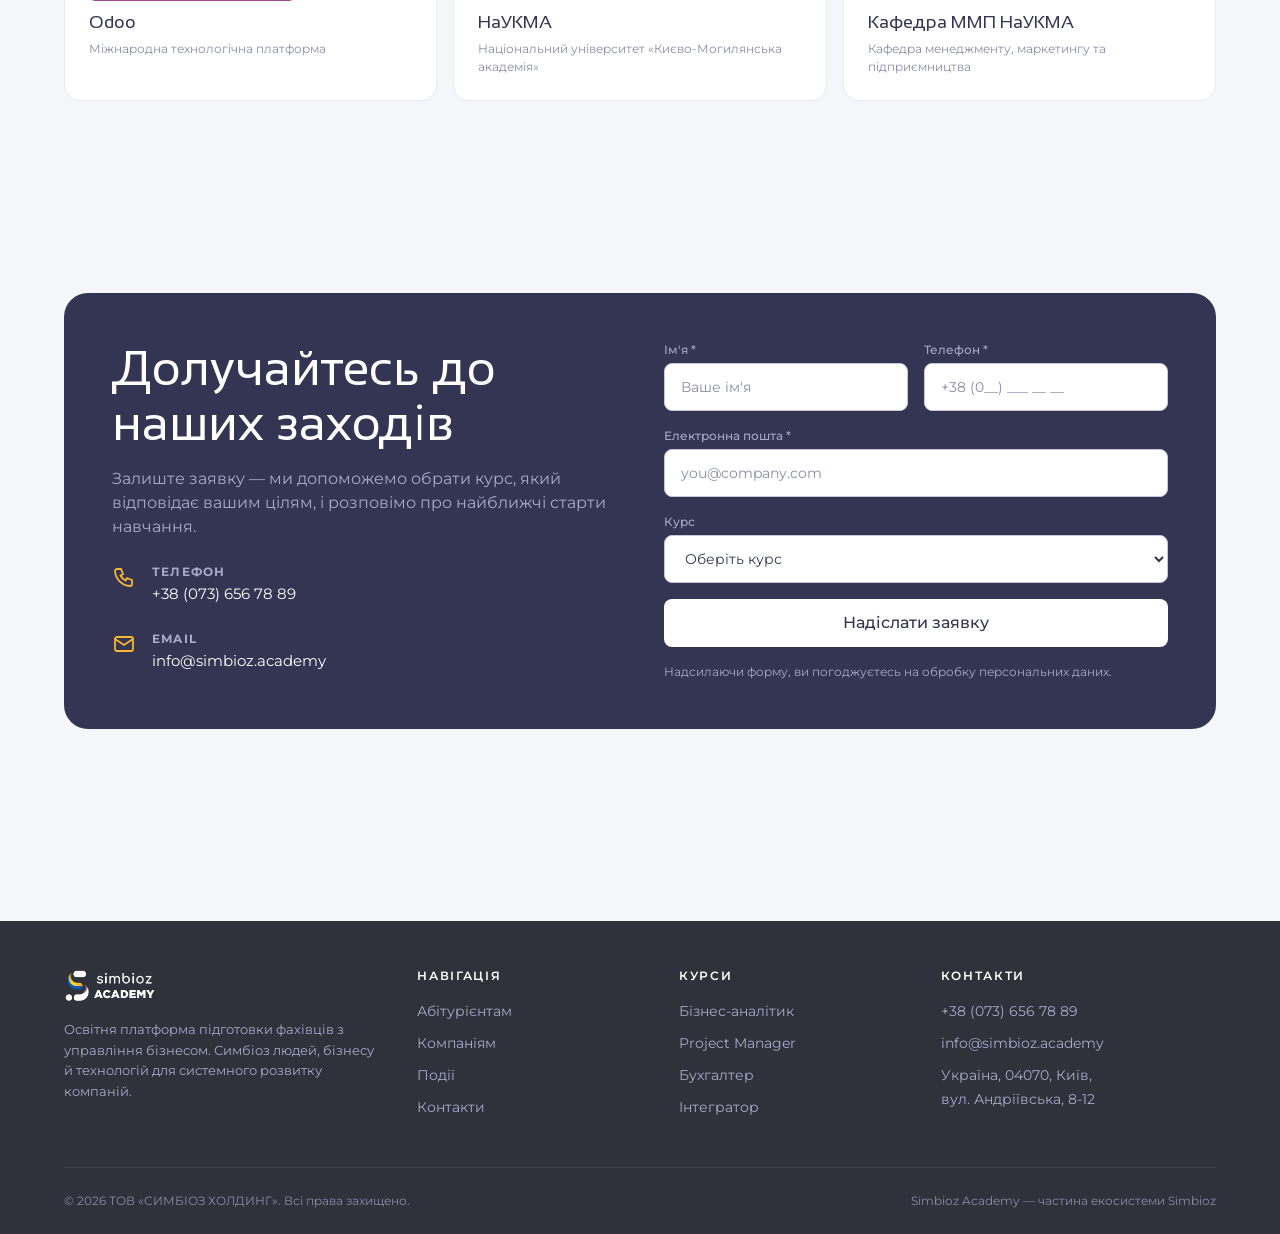
==== commit 0171f9f7: "3" ====
--- a/site/index.html
+++ b/site/index.html
@@ -327,7 +327,7 @@
         <p class="lead">Отримайте доступ до сучасних технологій та провідних знань — Академія є частиною екосистеми цифрової трансформації бізнесу.</p>
       </div>
       <div class="partners reveal">
-        <div class="partner"><span class="partner__logo"><img src="img/logo/logo_SimbiozEMS.webp" alt="Simbioz EMS"></span><b>Simbioz EMS</b><span>Продуктова ERP/CRM-екосистема</span></div>
+        <div class="partner"><span class="partner__logo"><img src="img/logo/logo_s-ems_x350px.jpg" alt="Simbioz EMS"></span><b>Simbioz EMS</b><span>Продуктова ERP/CRM-екосистема</span></div>
         <div class="partner"><span class="partner__logo"><img src="img/logo/logo_Simbioz_Network.webp" alt="Simbioz Network"></span><b>Simbioz Network</b><span>Партнерська мережа інтеграторів</span></div>
         <div class="partner"><span class="partner__logo"><img src="img/logo/logo_Simbioz.webp" alt="Simbioz"></span><b>Simbioz</b><span>Впровадження та консалтинг</span></div>
         <div class="partner"><span class="partner__logo"><img src="img/logo/logo_odoo.webp" alt="Odoo"></span><b>Платформа Odoo</b><span>Міжнародна технологічна основа</span></div>
@@ -343,7 +343,7 @@
         <h2 class="h2">Наші партнери</h2>
         <p class="lead">Співпрацюємо з провідними технологічними та освітніми партнерами у підготовці фахівців нового покоління.</p>
       </div>
-      <div class="partners reveal">
+      <div class="partners partners--lg reveal">
         <div class="partner"><span class="partner__logo"><img src="img/partners/odoo.webp" alt="Odoo"></span><b>Odoo</b><span>Міжнародна технологічна платформа</span></div>
         <div class="partner"><span class="partner__logo"><img src="img/partners/kma.webp" alt="Національний університет «Києво-Могилянська академія»"></span><b>НаУКМА</b><span>Національний університет «Києво-Могилянська академія»</span></div>
         <div class="partner"><span class="partner__logo"><img src="img/partners/kma_kmmp.webp" alt="Кафедра менеджменту, маркетингу та підприємництва"></span><b>Кафедра ММП НаУКМА</b><span>Кафедра менеджменту, маркетингу та підприємництва</span></div>
--- a/site/css/style.css
+++ b/site/css/style.css
@@ -383,6 +383,8 @@
 .partner:hover { border-color: var(--orange); }
 .partner__logo { height: 56px; display: flex; align-items: center; margin-bottom: var(--sp-xs); }
 .partner__logo img { max-height: 56px; max-width: 150px; object-fit: contain; border-radius: 6px; }
+.partners--lg .partner__logo { height: 168px; }
+.partners--lg .partner__logo img { max-height: 168px; max-width: 450px; }
 .partner b { font-family: var(--font-head); font-size: 18px; font-weight: 400; }
 .partner span { font-size: 12px; color: var(--dusk); }
 
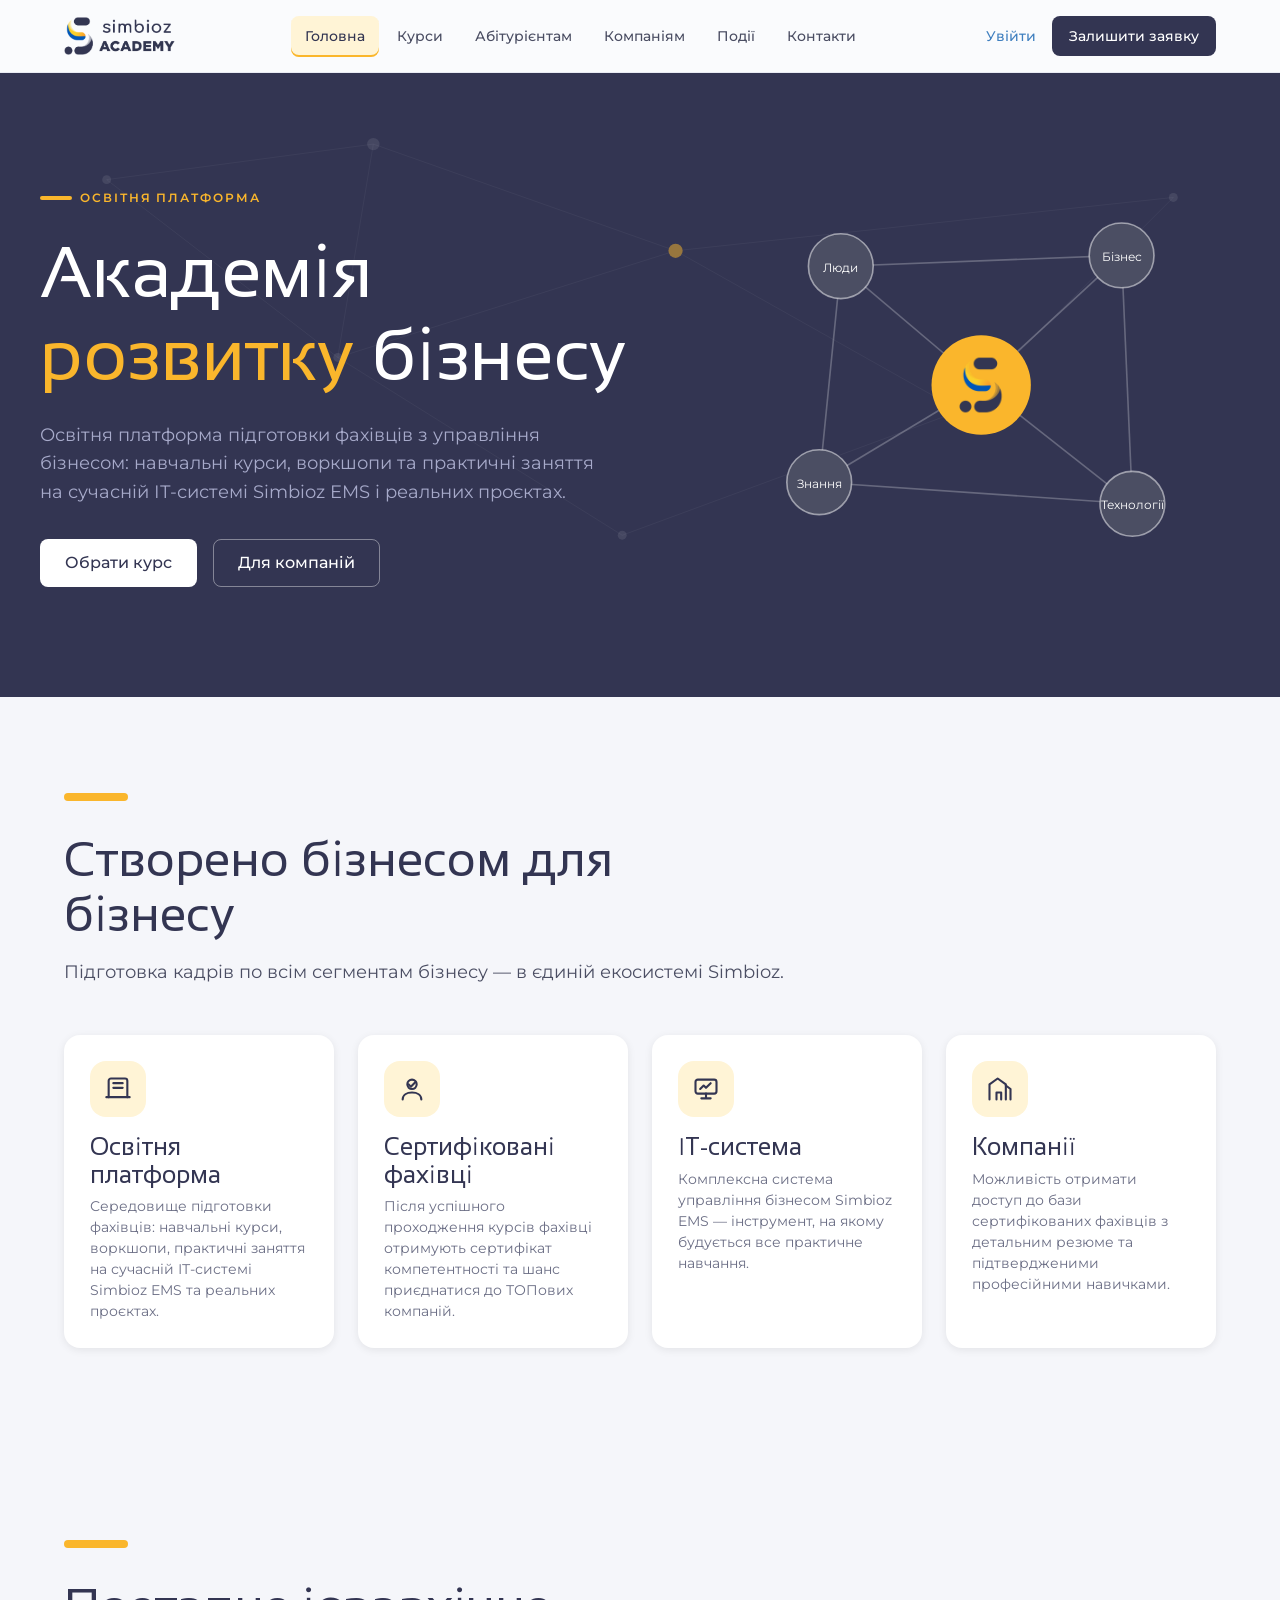
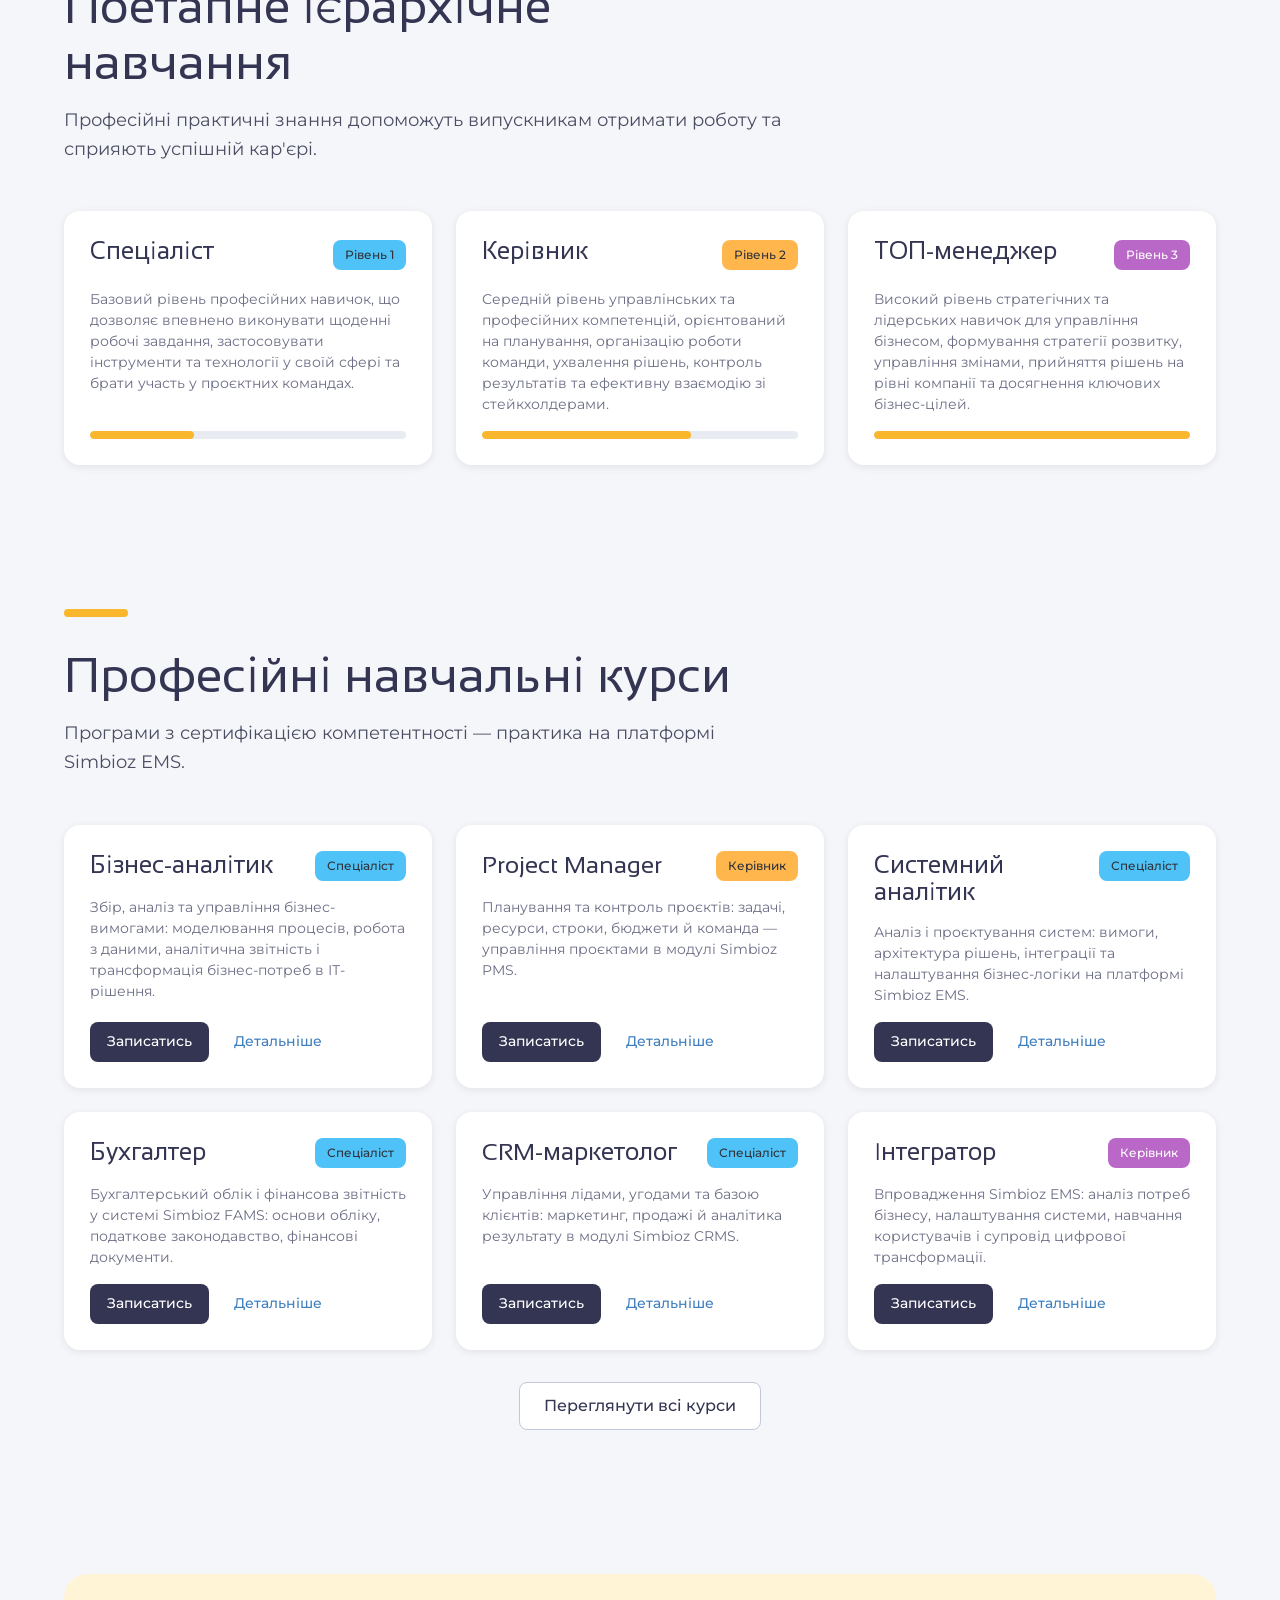
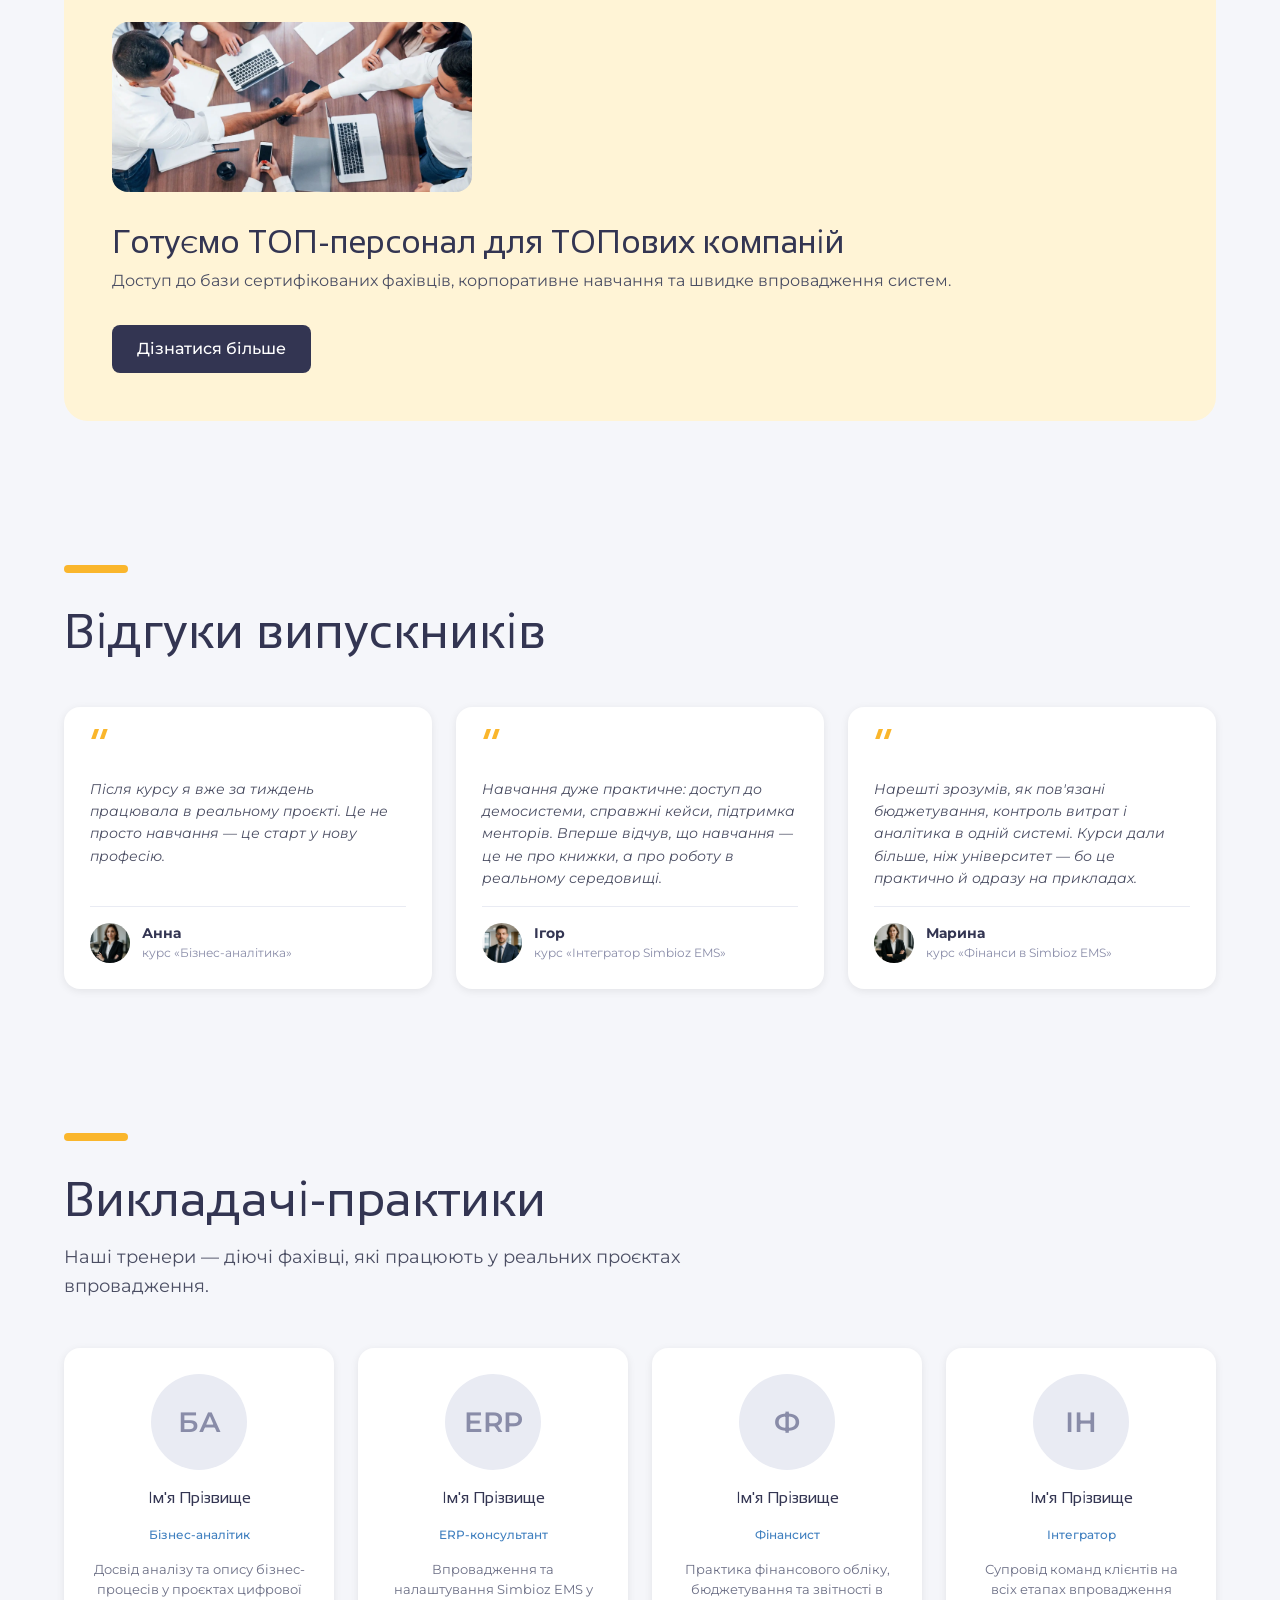
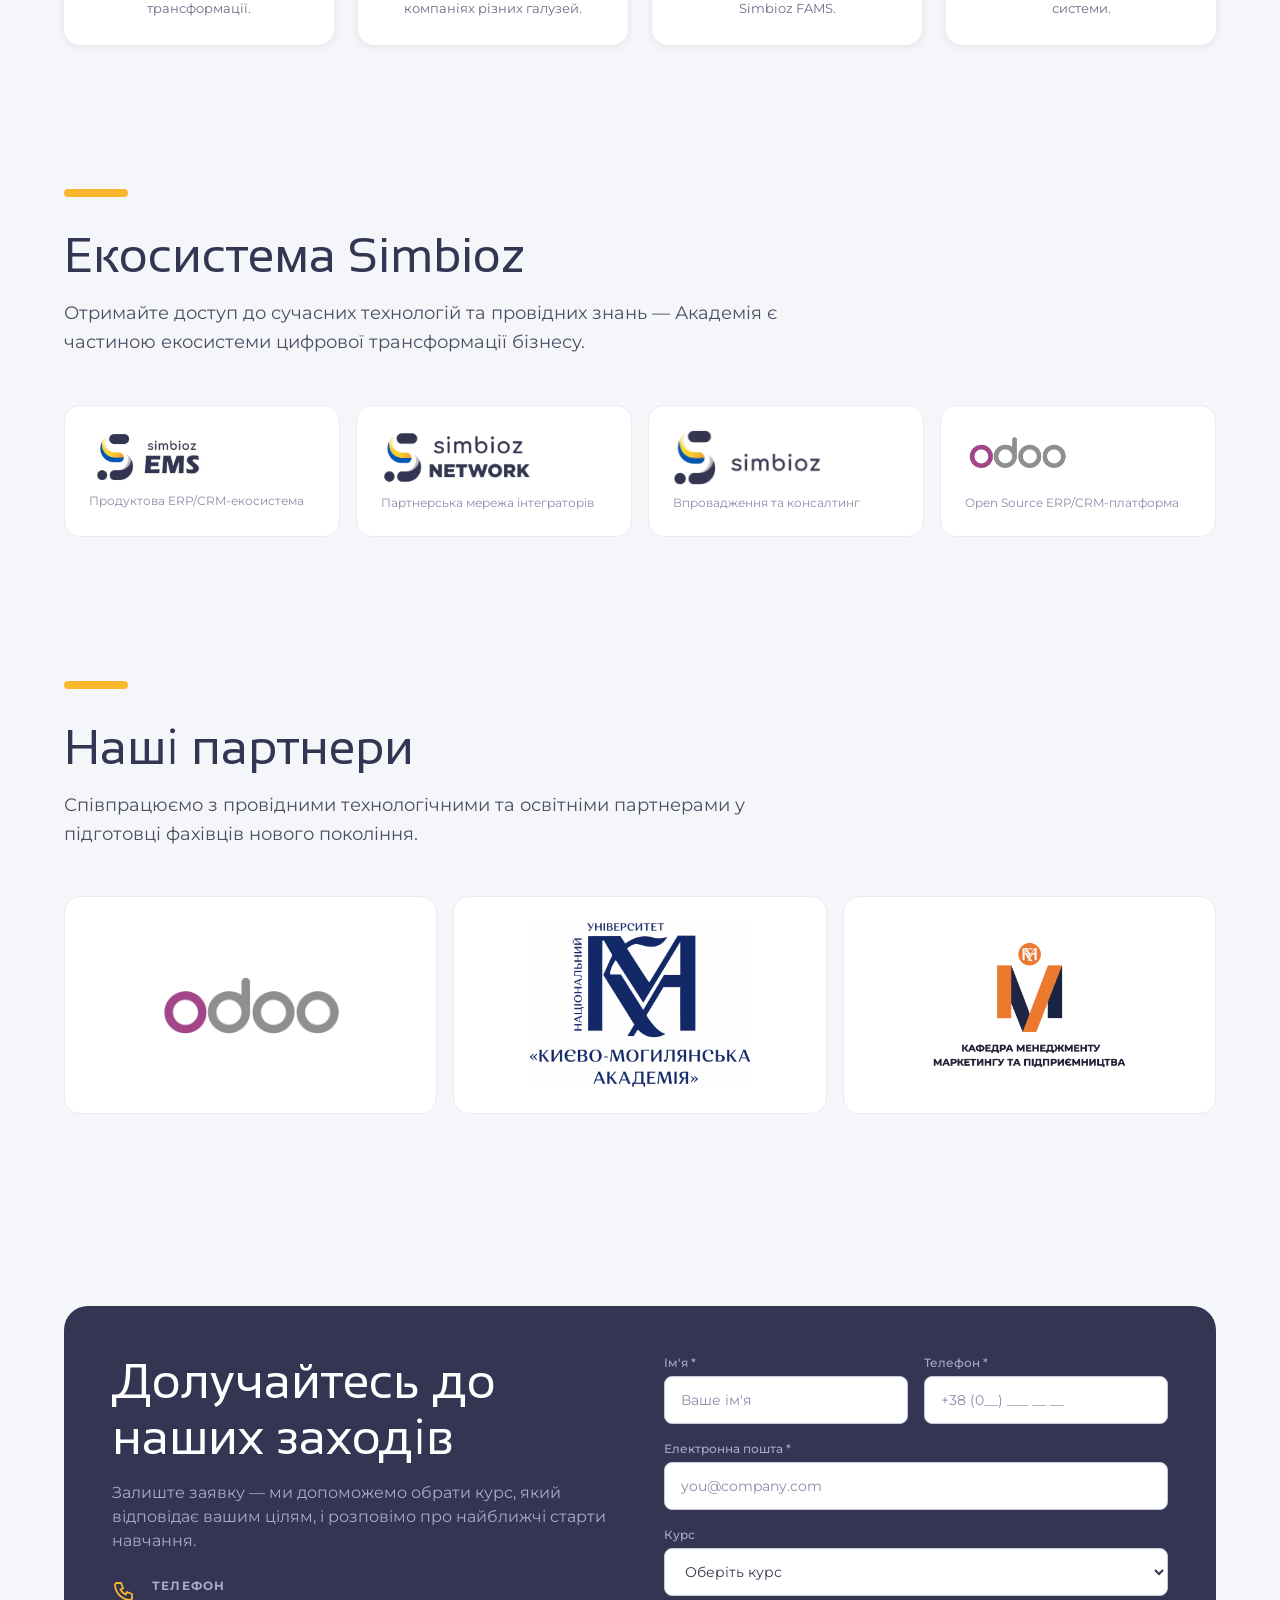
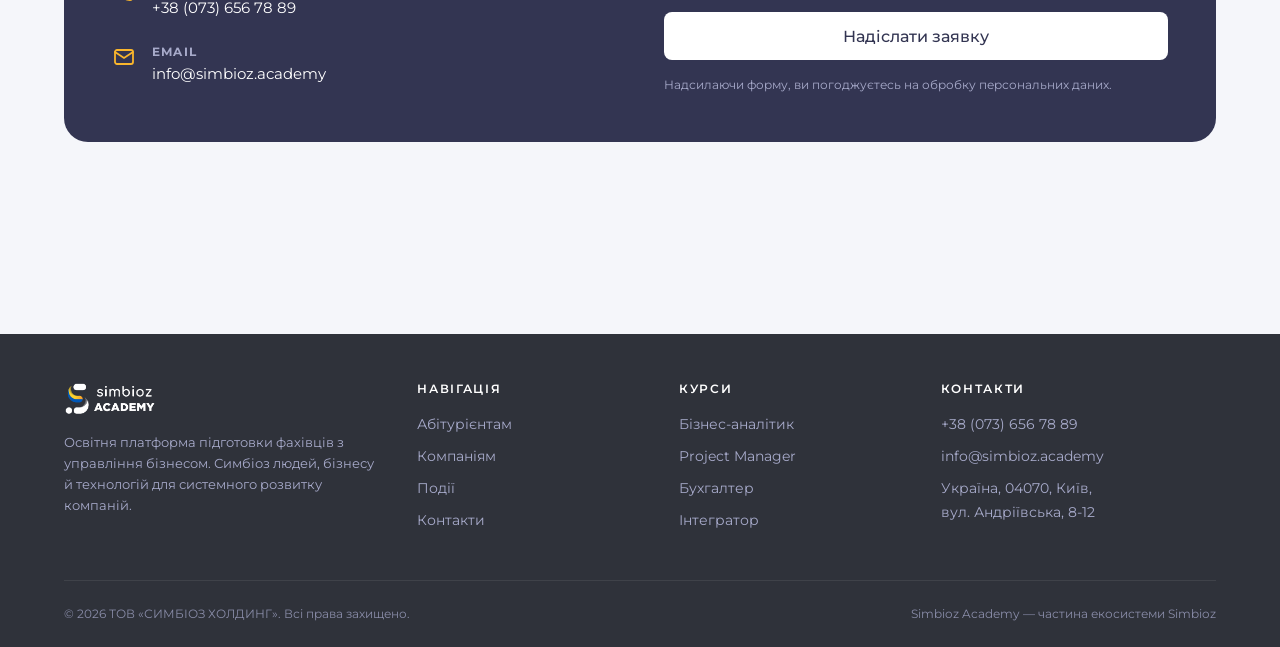
==== commit 2a724299: "4" ====
--- a/site/index.html
+++ b/site/index.html
@@ -73,7 +73,7 @@
             <line x1="110" y1="90" x2="90" y2="290"/><line x1="370" y1="80" x2="380" y2="310"/>
           </g>
           <circle cx="240" cy="200" r="46" fill="#FAB62C"/>
-          <text x="240" y="207" text-anchor="middle" font-family="Sansation, sans-serif" font-size="20" fill="#333552">EMS</text>
+          <image href="img/logo/logo_S.png" x="188" y="148" width="104" height="104"/>
           <g fill="#4B4E63" stroke="rgba(255,255,255,0.5)" stroke-width="1.5">
             <circle cx="110" cy="90" r="30"/><circle cx="370" cy="80" r="30"/>
             <circle cx="90" cy="290" r="30"/><circle cx="380" cy="310" r="30"/>
@@ -120,33 +120,6 @@
     </div>
   </section>
 
-  <!-- HOW IT WORKS -->
-  <section class="section section--tight">
-    <div class="container">
-      <div class="section-head reveal">
-        <span class="accent-line"></span>
-        <h2 class="h2">Як це працює</h2>
-      </div>
-      <div class="grid grid-3">
-        <article class="card step reveal">
-          <div class="step__num">01</div>
-          <h3 class="h4">Обираєте курс</h3>
-          <p>Виберіть програму, що відповідає вашим кар'єрним цілям та рівню підготовки — від спеціаліста до ТОП-менеджера.</p>
-        </article>
-        <article class="card step reveal">
-          <div class="step__num">02</div>
-          <h3 class="h4">Навчаєтесь на Simbioz EMS</h3>
-          <p>Здобуваєте знання та відпрацьовуєте їх на реальній системі управління бізнесом і кейсах справжніх впроваджень.</p>
-        </article>
-        <article class="card step reveal">
-          <div class="step__num">03</div>
-          <h3 class="h4">Отримуєте сертифікат</h3>
-          <p>Після успішного завершення — сертифікат компетентності та розміщення резюме на порталі для компаній-партнерів.</p>
-        </article>
-      </div>
-    </div>
-  </section>
-
   <!-- LEVELS -->
   <section class="section">
     <div class="container">
@@ -327,10 +300,10 @@
         <p class="lead">Отримайте доступ до сучасних технологій та провідних знань — Академія є частиною екосистеми цифрової трансформації бізнесу.</p>
       </div>
       <div class="partners reveal">
-        <div class="partner"><span class="partner__logo"><img src="img/logo/logo_s-ems_x350px.jpg" alt="Simbioz EMS"></span><b>Simbioz EMS</b><span>Продуктова ERP/CRM-екосистема</span></div>
-        <div class="partner"><span class="partner__logo"><img src="img/logo/logo_Simbioz_Network.webp" alt="Simbioz Network"></span><b>Simbioz Network</b><span>Партнерська мережа інтеграторів</span></div>
-        <div class="partner"><span class="partner__logo"><img src="img/logo/logo_Simbioz.webp" alt="Simbioz"></span><b>Simbioz</b><span>Впровадження та консалтинг</span></div>
-        <div class="partner"><span class="partner__logo"><img src="img/logo/logo_odoo.webp" alt="Odoo"></span><b>Платформа Odoo</b><span>Міжнародна технологічна основа</span></div>
+        <div class="partner"><span class="partner__logo partner__logo--xl"><img src="img/logo/logo_s-ems_x350px.jpg" alt="Simbioz EMS"></span><span>Продуктова ERP/CRM-екосистема</span></div>
+        <div class="partner"><span class="partner__logo"><img src="img/logo/logo_Simbioz_Network.webp" alt="Simbioz Network"></span><span>Партнерська мережа інтеграторів</span></div>
+        <div class="partner"><span class="partner__logo"><img src="img/logo/logo_Simbioz.webp" alt="Simbioz"></span><span>Впровадження та консалтинг</span></div>
+        <div class="partner"><span class="partner__logo"><img src="img/logo/Odoo_logo.png" alt="Odoo"></span><span>Open Source ERP/CRM-платформа</span></div>
       </div>
     </div>
   </section>
@@ -344,9 +317,9 @@
         <p class="lead">Співпрацюємо з провідними технологічними та освітніми партнерами у підготовці фахівців нового покоління.</p>
       </div>
       <div class="partners partners--lg reveal">
-        <div class="partner"><span class="partner__logo"><img src="img/partners/odoo.webp" alt="Odoo"></span><b>Odoo</b><span>Міжнародна технологічна платформа</span></div>
-        <div class="partner"><span class="partner__logo"><img src="img/partners/kma.webp" alt="Національний університет «Києво-Могилянська академія»"></span><b>НаУКМА</b><span>Національний університет «Києво-Могилянська академія»</span></div>
-        <div class="partner"><span class="partner__logo"><img src="img/partners/kma_kmmp.webp" alt="Кафедра менеджменту, маркетингу та підприємництва"></span><b>Кафедра ММП НаУКМА</b><span>Кафедра менеджменту, маркетингу та підприємництва</span></div>
+        <div class="partner"><span class="partner__logo"><img src="img/logo/Odoo_logo.webp" alt="Odoo"></span></div>
+        <div class="partner"><span class="partner__logo"><img src="img/partners/kma.webp" alt="Національний університет «Києво-Могилянська академія»"></span></div>
+        <div class="partner"><span class="partner__logo"><img src="img/partners/kma_kmmp.webp" alt="Кафедра менеджменту, маркетингу та підприємництва"></span></div>
       </div>
     </div>
   </section>
--- a/site/css/style.css
+++ b/site/css/style.css
@@ -383,8 +383,12 @@
 .partner:hover { border-color: var(--orange); }
 .partner__logo { height: 56px; display: flex; align-items: center; margin-bottom: var(--sp-xs); }
 .partner__logo img { max-height: 56px; max-width: 150px; object-fit: contain; border-radius: 6px; }
+.partner__logo:last-child { margin-bottom: 0; }
+.partner__logo--xl { height: 54.6px; }
+.partner__logo--xl img { max-height: 54.6px; max-width: 146.25px; }
 .partners--lg .partner__logo { height: 168px; }
 .partners--lg .partner__logo img { max-height: 168px; max-width: 450px; }
+.partners--lg .partner { justify-content: center; align-items: center; }
 .partner b { font-family: var(--font-head); font-size: 18px; font-weight: 400; }
 .partner span { font-size: 12px; color: var(--dusk); }
 
